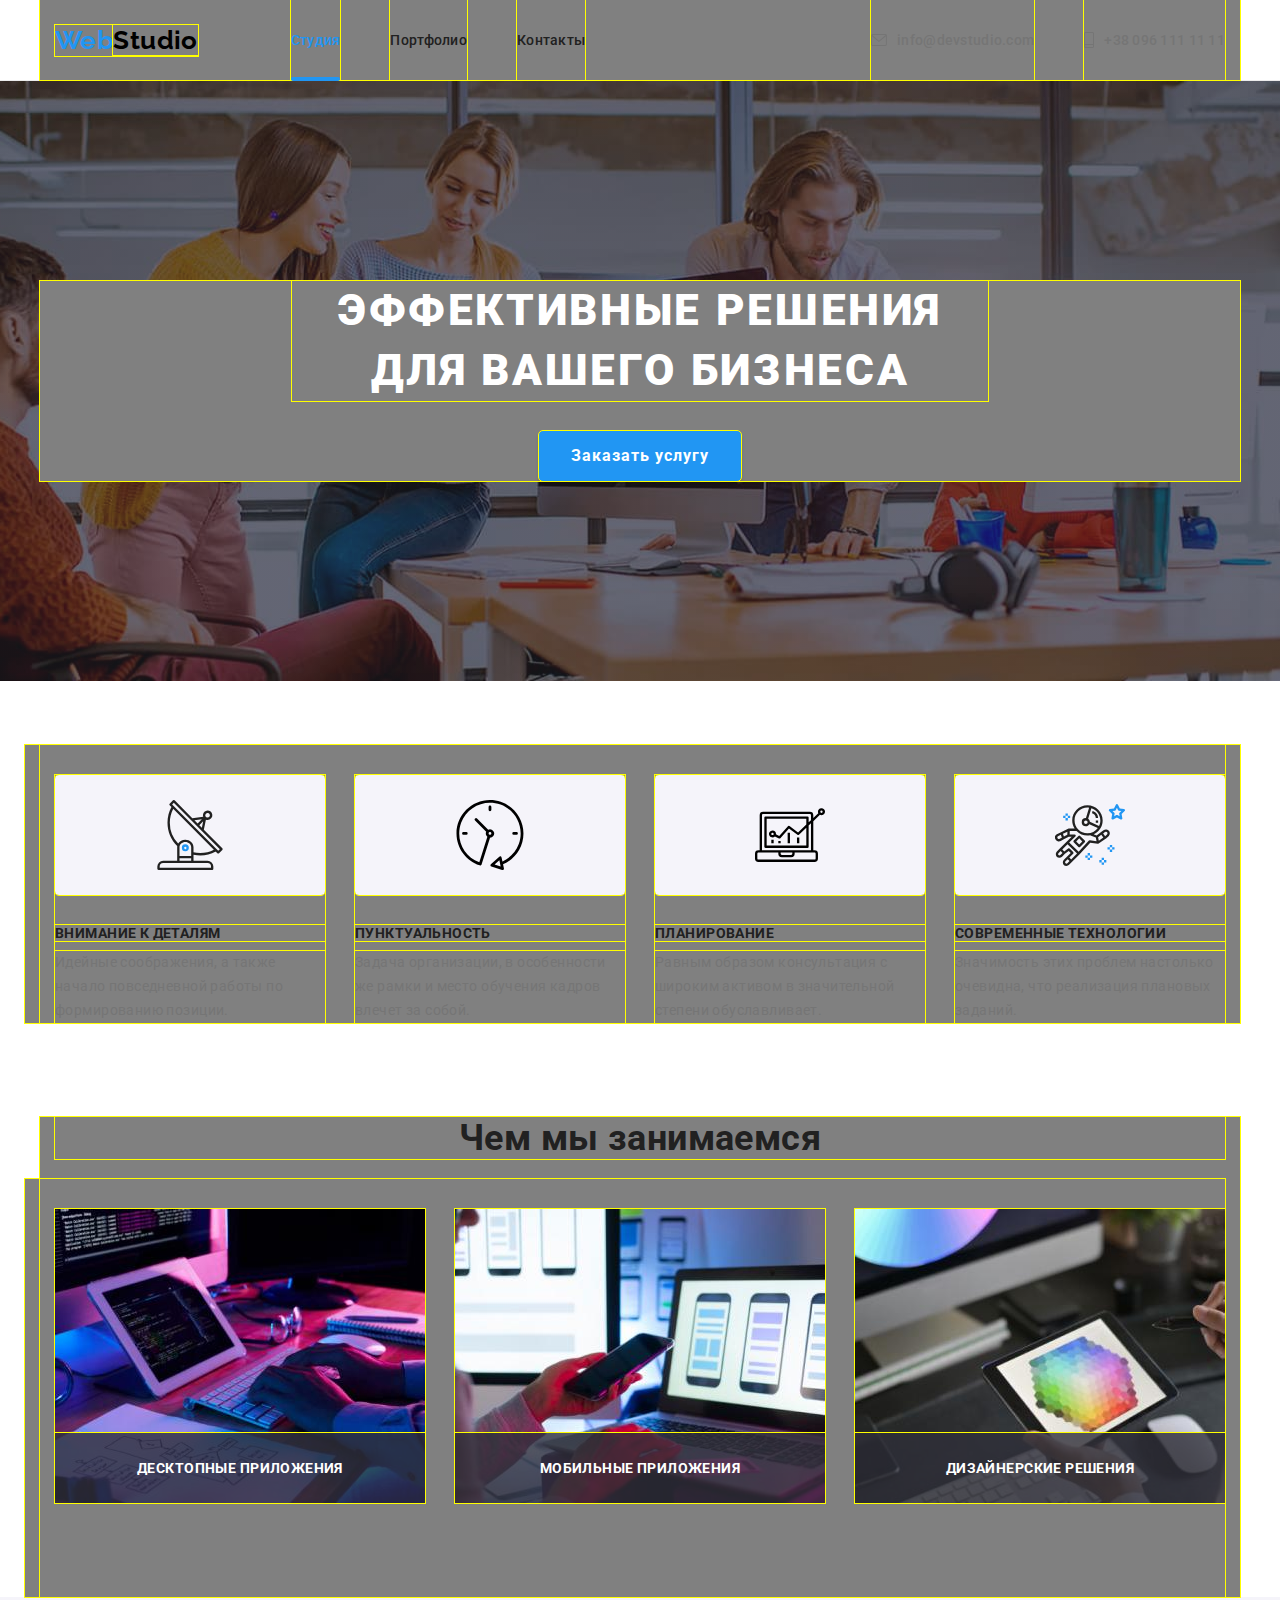
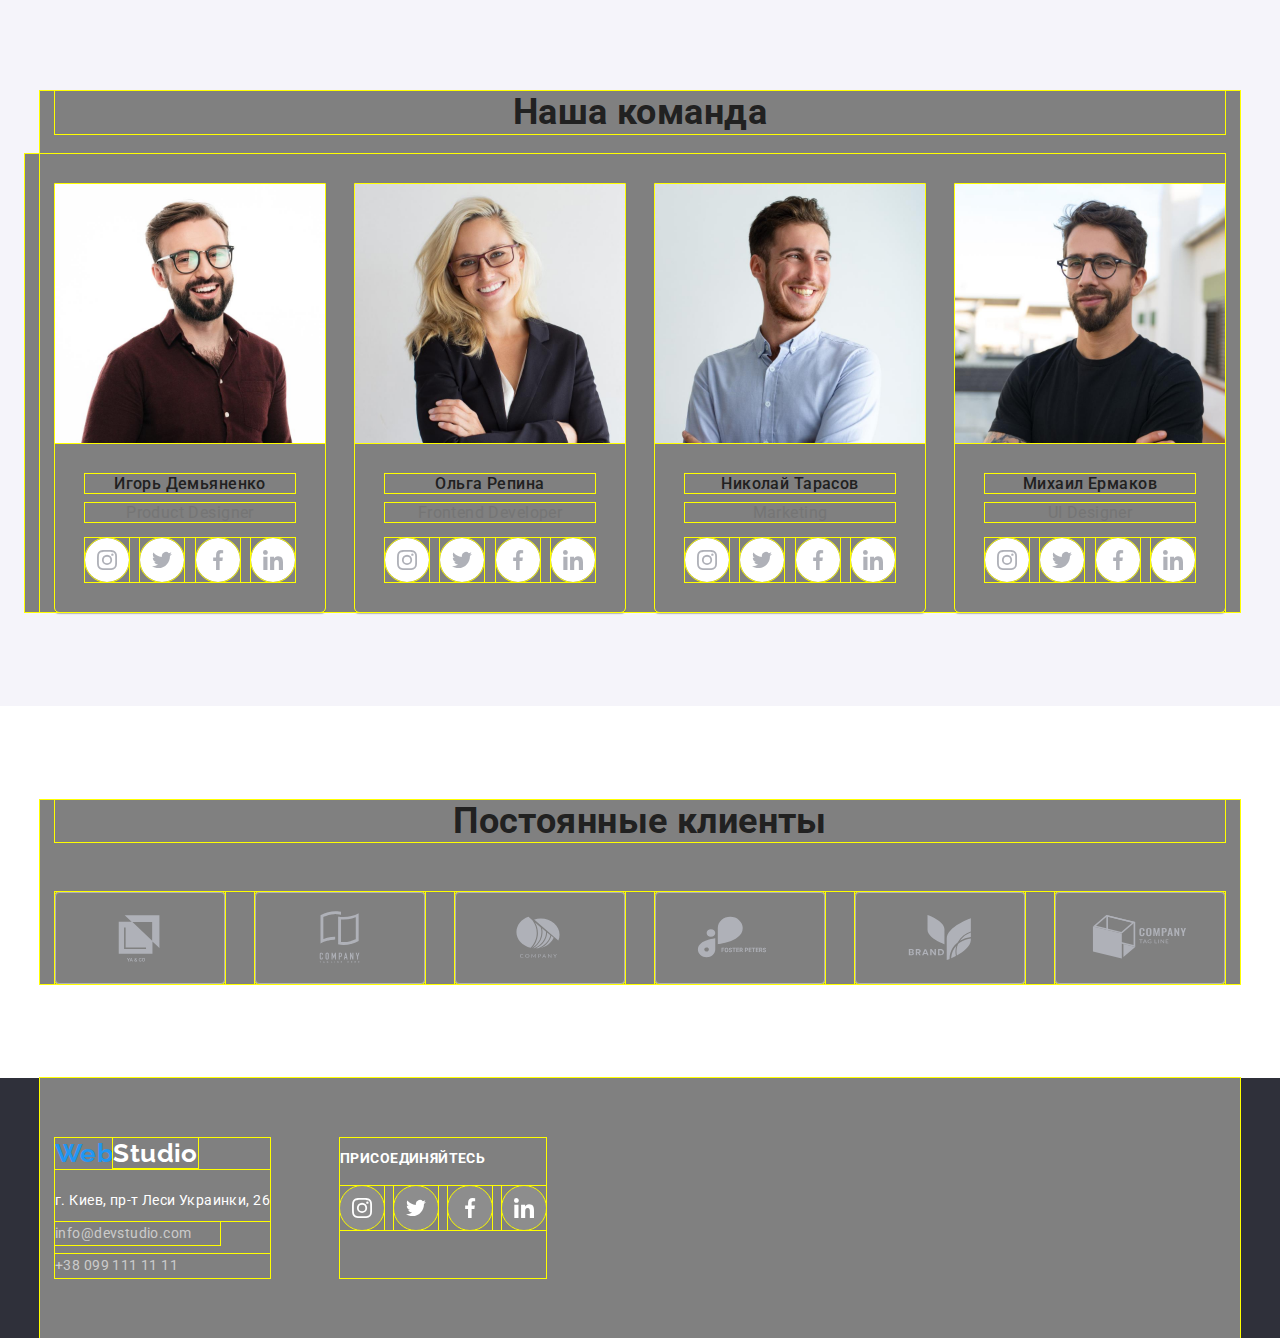
==== index.html @ aecfc942 "Add files" ====
<!DOCTYPE html>
<html lang="ru">
    <head>
    <meta charset="UTF-8">
    <meta http-equiv="X-UA-Compatible" content="IE=edge">
    <meta name="viewport" content="width=device-width, initial-scale=1.0">
    <title>Document</title>
    <link rel="preconnect" href="https://fonts.gstatic.com">
    <link href="https://fonts.googleapis.com/css2?family=Raleway:wght@700&family=Roboto:wght@400;500;700;900&display=swap"
        rel="stylesheet">
    <link rel="stylesheet" href="https://cdnjs.cloudflare.com/ajax/libs/modern-normalize/1.0.0/modern-normalize.min.css">
    <link rel="stylesheet" href="./css/styles.css">
    </head>
    <body> 
        <!-- Site header -->
        <header class="header">
            <div class="container main-nav">
                <a lang="en" href="./index.html" class="logo">Web<span class="logo-part-header">Studio</span></a>
                <nav class="nav-part">
                    <ul class="site-nav list">
                        <li class="item"><a href="./index.html" class="link current">Студия</a></li>
                        <li class="item"><a href="./portfolio.html" class="link">Портфолио</a></li>
                        <li class="item"><a href="" class="link">Контакты</a></li>                                             
                    </ul>
                </nav>
                <ul class="contacts list">
                    <li class="item"><a href="mailto:info@devstudio.com" class="header-contact link"><svg class="nav-icon envelope-icon">
                        <use href="./images/icons.svg#icon-envelope"></use>
                    </svg>info@devstudio.com</a></li>
                    <li class="item"><a href="tel:+380961111111" class="header-contact link"><svg class="nav-icon smartphone-icon">
                        <use href="./images/icons.svg#icon-smartphone"></use>
                    </svg>+38 096 111 11 11</a></li>
                </ul>
            </div>
        </header>
    <main>
        <!-- Hero -->
        <section class="hero">
            <div class="container">
                <h1 class="hero-title">Эффективные решения для вашего бизнеса</h1>
                <button type="button" class="button-hero" data-modal-open>Заказать услугу</button>
            </div>
            <div class="backdrop is-hidden" data-modal>
                <div class="modal">
                    <button class="hero-modal-close" data-modal-close><svg class="close-icon" width="11" height="11">
                            <use href="./images/icons.svg#icon-close"></use>
                        </svg></button>
                </div>
            </div>
        </section>
        <!-- Features -->
        <section class="section">
           <div class="container">
                <h2 class="section-title visually-hidden">Особенности</h2>
                <ul class="feature list">
                    <li class="item">
                        <div class="icon-bg">
                            <svg class="icon" width="70" height="70">
                                <use href="./images/icons.svg#icon-antenna"></use>
                            </svg>
                        </div>
                        <h3 class="title">Внимание к деталям</h3>
                        <p class="description">Идейные соображения, а также начало повседневной работы по формированию позиции.</p>
                    </li>
                    <li class="item">
                        <div class="icon-bg">
                            <svg class="icon" width="70" height="70">
                                <use href="./images/icons.svg#icon-clock"></use>
                            </svg>
                        </div>
                        <h3 class="title">Пунктуальность</h3>
                        <p class="description">Задача организации, в особенности же рамки и место обучения кадров влечет за собой.</p>
                    </li>
                    <li class="item">
                        <div class="icon-bg">
                            <svg class="icon" width="70" height="70">
                                <use href="./images/icons.svg#icon-diagram"></use>
                            </svg>
                        </div>
                        <h3 class="title">Планирование</h3>
                        <p class="description">Равным образом консультация с широким активом в значительной степени обуславливает.</p>
                    </li>
                    <li class="item">
                        <div class="icon-bg">
                            <svg class="icon" width="70" height="70">
                                <use href="./images/icons.svg#icon-astronaut"></use>
                            </svg>
                        </div>
                        <h3 class="title">Современные технологии</h3>
                        <p class="description">Значимость этих проблем настолько очевидна, что реализация плановых заданий.</p>
                    </li>
                </ul>
           </div>
        </section>
        <!-- Example of work -->
        <section class="section no-padding">
           <div class="container">
                <h2 class="section-title">Чем мы занимаемся</h2>
                <ul class="example list">
                    <li class="item"><img src="./images/box-1.jpg" alt="coding" width="370" height="294">
                    <p class="example-description">Десктопные приложения</p></li>
                    <li class="item"><img src="./images/box-2.jpg" alt="mobile optimization" width="370" height="294">
                    <p class="example-description">Мобильные приложения</p></li>
                    <li class="item"><img src="./images/box-3.jpg" alt="design" width="370" height="294">
                    <p class="example-description">Дизайнерские решения</p></li>
                </ul>
           </div>
        </section>
        <!-- Team -->
        <section class="section team no-padding">
            <div class="container">
                <h2 class="section-title">Наша команда</h2>
                <ul class="our-team list">
                    <li class="item">
                        <img class="img" src="./images/img-team-member-1.jpg" alt="brown-haired man with glasses" width="270" height="260">
                        <div class="team-info">
                            <h3 class="title">Игорь Демьяненко</h3>
                            <p lang="en" class="profession">Product Designer</p>
                            <ul class="team-social-links list">
                                <li class="social-link">
                                    <a class="icon-team-item link" href="">
                                        <svg class="social-icon" width="20" height="20">
                                            <use href="./images/icons.svg#icon-instagram"></use>
                                        </svg>
                                    </a>
                                </li>
                                <li class="social-link">
                                    <a class="icon-team-item link" href="">
                                        <svg class="social-icon" width="20" height="20">
                                            <use href="./images/icons.svg#icon-twitter"></use>
                                        </svg>
                                    </a>
                                </li>
                                <li class="social-link">
                                    <a class="icon-team-item link" href="">
                                        <svg class="social-icon" width="20" height="20">
                                            <use href="./images/icons.svg#icon-facebook"></use>
                                        </svg>
                                    </a>
                                </li>
                                <li class="social-link">
                                    <a class="icon-team-item link" href="">
                                        <svg class="social-icon" width="20" height="20">
                                            <use href="./images/icons.svg#icon-linkedin"></use>
                                        </svg>
                                    </a>
                                </li>
                            </ul>
                        </div>
                    </li>
                    <li class="item">
                        <img class="img" src="./images/img-team-member-2.jpg" alt="blonde woman with glasses" width="270" height="260">
                        <div class="team-info">
                            <h3 class="title">Ольга Репина</h3>
                            <p lang="en" class="profession">Frontend Developer</p>
                            <ul class="team-social-links list">
                                <li class="social-link">
                                    <a class="icon-team-item link" href="">
                                        <svg class="social-icon" width="20" height="20">
                                            <use href="./images/icons.svg#icon-instagram"></use>
                                        </svg>
                                    </a>
                                </li>
                                <li class="social-link">
                                    <a class="icon-team-item link" href="">
                                        <svg class="social-icon" width="20" height="20">
                                            <use href="./images/icons.svg#icon-twitter"></use>
                                        </svg>
                                    </a>
                                </li>
                                <li class="social-link">
                                    <a class="icon-team-item link" href="">
                                        <svg class="social-icon" width="20" height="20">
                                            <use href="./images/icons.svg#icon-facebook"></use>
                                        </svg>
                                    </a>
                                </li>
                                <li class="social-link">
                                    <a class="icon-team-item link" href="">
                                        <svg class="social-icon" width="20" height="20">
                                            <use href="./images/icons.svg#icon-linkedin"></use>
                                        </svg>
                                    </a>
                                </li>
                            </ul>
                        </div>
                    </li>
                    <li class="item">
                        <img class="img" src="./images/img-team-member-3.jpg" alt="brunette man" width="270" height="260">
                       <div class="team-info">
                            <h3 class="title">Николай Тарасов</h3>
                            <p lang="en" class="profession">Marketing</p>
                            <ul class="team-social-links list">
                                <li class="social-link">
                                    <a class="icon-team-item link" href="">
                                        <svg class="social-icon" width="20" height="20">
                                            <use href="./images/icons.svg#icon-instagram"></use>
                                        </svg>
                                    </a>
                                </li>
                                <li class="social-link">
                                    <a class="icon-team-item link" href="">
                                        <svg class="social-icon" width="20" height="20">
                                            <use href="./images/icons.svg#icon-twitter"></use>
                                        </svg>
                                    </a>
                                </li>
                                <li class="social-link">
                                    <a class="icon-team-item link" href="">
                                        <svg class="social-icon" width="20" height="20">
                                            <use href="./images/icons.svg#icon-facebook"></use>
                                        </svg>
                                    </a>
                                </li>
                                <li class="social-link">
                                    <a class="icon-team-item link" href="">
                                        <svg class="social-icon" width="20" height="20">
                                            <use href="./images/icons.svg#icon-linkedin"></use>
                                        </svg>
                                    </a>
                                </li>
                            </ul>
                       </div>
                    </li>
                    <li class="item">
                        <img class="img" src="./images/img-team-member-4.jpg" alt="brunette man with glasses" width="270" height="260">
                        <div class="team-info">
                            <h3 class="title">Михаил Ермаков</h3>
                            <p lang="en" class="profession">UI Designer</p>
                            <ul class="team-social-links list">
                                <li class="social-link">
                                    <a class="icon-team-item link" href="">
                                        <svg class="social-icon" width="20" height="20">
                                            <use href="./images/icons.svg#icon-instagram"></use>
                                        </svg>
                                    </a>
                                </li>
                                <li class="social-link">
                                    <a class="icon-team-item link" href="">
                                        <svg class="social-icon" width="20" height="20">
                                            <use href="./images/icons.svg#icon-twitter"></use>
                                        </svg>
                                    </a>
                                </li>
                                <li class="social-link">
                                    <a class="icon-team-item link" href="">
                                        <svg class="social-icon" width="20" height="20">
                                            <use href="./images/icons.svg#icon-facebook"></use>
                                        </svg>
                                    </a>
                                </li>
                                <li class="social-link">
                                    <a class="icon-team-item link" href="">
                                        <svg class="social-icon" width="20" height="20">
                                            <use href="./images/icons.svg#icon-linkedin"></use>
                                        </svg>
                                    </a>
                                </li>
                            </ul>
                        </div>
                    </li>
                </ul>
            </div>
        </section>
        <!-- Regular clients -->
        <section class="client-section section">
            <div class="container">
                <h2 class="section-title">Постоянные клиенты</h2>
                <ul class="client-list list">
                    <li class="client-item">
                        <a class="client-link" href="">
                            <svg class="client-icon" width="106" height="60">
                                <use href="./images/icons.svg#icon-client1"></use>
                            </svg>
                        </a>
                    </li>
                    <li class="client-item">
                        <a class="client-link" href="">
                            <svg class="client-icon" width="106" height="60">
                                <use href="./images/icons.svg#icon-client2"></use>
                            </svg>
                        </a>
                    </li>
                    <li class="client-item">
                        <a class="client-link" href="">
                            <svg class="client-icon" width="106" height="60">
                                <use href="./images/icons.svg#icon-client3"></use>
                            </svg>
                        </a>
                    </li>
                    <li class="client-item">
                        <a class="client-link" href="">
                            <svg class="client-icon" width="106" height="60">
                                <use href="./images/icons.svg#icon-client4"></use>
                            </svg>
                        </a>
                    </li>
                    <li class="client-item">
                        <a class="client-link" href="">
                            <svg class="client-icon" width="106" height="60">
                                <use href="./images/icons.svg#icon-client5"></use>
                            </svg>
                        </a>
                    </li>
                    <li class="client-item">
                        <a class="client-link" href="">
                            <svg class="client-icon" width="106" height="60">
                                <use href="./images/icons.svg#icon-client6"></use>
                            </svg>
                        </a>
                    </li>
                </ul>
            </div>
        </section>
    </main>
        <!-- Footer -->
        <footer class="footer">
           <div class="container footer-elements">
                <div class="footer-contact">
                    <a lang="en" href="./index.html" class="logo">Web<span class="logo-part-footer">Studio</span></a>
                    <address class="address">г. Киев, пр-т Леси Украинки, 26</address>
                    <ul class="contacts lower list">
                        <li class="item"><a href="mailto:info@devstudio.com" class="link-footer">info@devstudio.com</a></li>
                        <li class="item"><a href="tel:+380991111111" class="link-footer">+38 099 111 11 11</a></li>
                    </ul>
                </div>
                <div class="footer-social-contact">
                    <b class="welcome-text">присоединяйтесь</b>
                    <ul class="icon-footer-list list">
                        <li class="icon-footer-item">
                            <a class="icon-footer-link link" href="">
                                <svg class="social-footer-icon" width="20" height="20">
                                    <use href="./images/icons.svg#icon-instagram"></use>
                                </svg>
                            </a>
                        </li>
                        <li class="icon-footer-item">
                            <a class="icon-footer-link link" href="">
                                <svg class="social-footer-icon" width="20" height="20">
                                    <use href="./images/icons.svg#icon-twitter"></use>
                                </svg>
                            </a>
                        </li>
                        <li class="icon-footer-item">
                            <a class="icon-footer-link link" href="">
                                <svg class="social-footer-icon" width="20" height="20">
                                    <use href="./images/icons.svg#icon-facebook"></use>
                                </svg>
                            </a>
                        </li>
                        <li class="icon-footer-item">
                            <a class="icon-footer-link link" href="">
                                <svg class="social-footer-icon" width="20" height="20">
                                    <use href="./images/icons.svg#icon-linkedin"></use>
                                </svg>
                            </a>
                        </li>
                    </ul>
                </div>
           </div>
        </footer>
        <script src="./js/modal.js"></script>
    </body>
</html>
---- css/styles.css ----
/* --- VARIABLES --- */
:root {
  --accent-color: #2196f3;
  --card-set-gap: 30px;
  --timing-func: cubic-bezier(0.4, 0, 0.2, 1);
  /* --- VARIABLES TEXT COLOR --- */
  --primary-text-color: #757575;
  --title-text-color: #212121;
  --secondary-text-color: #ffffff;
  --contacts-footer-text-color: rgba(255, 255, 255, 0.6);
  --logo-part-header-color: #000000;
  /* --- ‡ VARIABLES TEXT COLOR --- */
  /* --- VARIABLES BACKGROUND COLOR --- */
  --primary-background-color: #ffffff;
  --secondary-background-color: #2f303a;
  --third-background-color: #f5f4fa;
  --button-hero-accent-background-color: #188ce8;
  --icons-bacground-footer: rgba(255, 255, 255, 0.1);
  /* --- ‡ VARIABLES BACKGROUND COLOR --- */
  /* --- VARIABLES  SHADOW --- */
  --shadow-team-card: 0px 1px 3px rgba(0, 0, 0, 0.12),
    0px 1px 1px rgba(0, 0, 0, 0.14), 0px 2px 1px rgba(0, 0, 0, 0.2);
  --shadow-button-accent: 0px 3px 1px rgba(0, 0, 0, 0.1),
    0px 1px 2px rgba(0, 0, 0, 0.08), 0px 2px 2px rgba(0, 0, 0, 0.12);
  --shadow-hero-button: rgba(0, 0, 0, 0.15);
  --shadow-portfolio-item: 0px 1px 1px rgba(0, 0, 0, 0.12),
    0px 4px 4px rgba(0, 0, 0, 0.06), 1px 4px 6px rgba(0, 0, 0, 0.16);
  /* --- ‡ VARIABLES  SHADOW --- */
  /* --- VARIABLES  BORDER --- */
  --border-bottom-color: #ececec;
  --icons-border-color: #afb1b8;
  --portfolio-description-border: #eeeeee;
  /* --- ‡ VARIABLES  BORDER --- */
}
/* --- ‡ VARIABLES --- */

/* Visual monitoring */
h1,
h2,
h3,
p,
a,
button,
ul,
li,
div,
span {
  outline: 1px solid yellow;
  background-color: grey;
}

/* --- GLOBAL --- */
/* Page background and text color */
body {
  background-color: var(--primary-background-color);
  color: var(--primary-text-color);
  font-family: Roboto, sans-serif;
  font-size: 14px;
  line-height: 1.71;
  letter-spacing: 0.03em;
}
h1,
h2,
h3,
h4,
h5,
h6,
p,
button,
ul,
ol,
li {
  margin-top: 0;
  margin-bottom: 0;
}

ul {
  padding-left: 0;
}

a,
b {
  display: block;
}
img,
svg {
  display: block;
  max-width: 100%;
  height: auto;
}
/* --- ‡ GLOBAL --- */

/* List options */
.list {
  list-style: none;
  margin: 0;
  padding: 0;
}

/* Site logo */
.logo {
  margin-right: 93px;

  color: var(--accent-color);
  font-family: Raleway, sans-serif;
  font-weight: 700;
  font-size: 26px;
  line-height: 1.19;
  text-decoration: none;
}
.logo-part-header {
  color: var(--logo-part-header-color);
}
.logo-part-footer {
  color: var(--secondary-text-color);
}
/* Container position */
.container {
  width: 1200px;
  margin-left: auto;
  margin-right: auto;
  padding-left: 15px;
  padding-right: 15px;
}

/* --- HEADER --- */
.header {
  border-bottom: 1px solid var(--border-bottom-color);
}
/* Main-nav */
.main-nav {
  display: flex;
  align-items: center;
  line-height: 1.17;
}
/* Site nav */
.site-nav {
  display: flex;
  align-items: center;
}
.site-nav .item:not(:last-child),
.contacts .item:not(:last-child) {
  margin-right: 50px;
}
.site-nav .link {
  display: block;
  padding-top: 32px;
  padding-bottom: 32px;

  color: var(--title-text-color);
  font-weight: 500;
  letter-spacing: 0.02em;
  text-decoration: none;
  transition: color 250ms var(--timing-func);
}
.site-nav .link:hover,
.site-nav .link:focus {
  color: var(--accent-color);
}
.site-nav .link.current {
  position: relative;
  color: var(--accent-color);
}
.link.current:after {
  content: '';
  position: absolute;
  width: 100%;
  height: 4px;
  left: 0;
  bottom: -1px;

  background: var(--accent-color);
  border-radius: 2px;
}

/* Site contacts */
.main-nav .contacts {
  display: flex;
  margin-left: auto;
  align-items: center;
}
.header-contact {
  display: flex;
  align-items: center;
}
.nav-icon {
  display: block;
  fill: currentColor;
  margin-right: 10px;
  transition: fill 250ms var(--timing-func);
}

.smartphone-icon {
  width: 10px;
  height: 16px;
}

.envelope-icon {
  width: 16px;
  height: 12px;
}

.nav-icon:hover {
  fill: var(--accent-color);
}
.contacts .link {
  padding-top: 32px;
  padding-bottom: 32px;
  color: var(--primary-text-color);
  font-weight: 500;
  letter-spacing: 0.02em;
  text-decoration: none;
  transition: color 250ms var(--timing-func);
}
.contacts .link:hover,
.contacts .link:focus {
  color: var(--accent-color);
}
/* Site hero */
.hero {
  text-align: center;
  max-width: 1600px;
  margin-left: auto;
  margin-right: auto;
  background-image: linear-gradient(
      to right,
      rgba(47, 48, 58, 0.4),
      rgba(47, 48, 58, 0.4)
    ),
    url('../images/background.jpg');
  background-repeat: no-repeat;
  background-size: cover;
  background-position: center;
  background-color: var(--secondary-background-color);
  padding-top: 200px;
  padding-bottom: 200px;
}
.hero-title {
  margin-top: 0;
  margin-right: auto;
  margin-bottom: var(--card-set-gap);
  margin-left: auto;
  width: 696px;

  color: var(--secondary-text-color);
  font-weight: 900;
  font-size: 44px;
  line-height: 1.36;
  letter-spacing: 0.06em;
  text-transform: uppercase;
}
/* Hero modal window */
.is-hidden {
  visibility: hidden;
  opacity: 0;
  pointer-events: none;
}
.backdrop {
  position: fixed;
  top: 0;
  left: 0;
  width: 100%;
  height: 100%;
  z-index: 100;
  background-color: rgba(0, 0, 0, 0.2);
  transition: opacity 250ms var(--timing-func),
    visibility 250ms var(--timing-func);
}
.modal {
  display: block;
  position: relative;
  width: 528px;
  height: 581px;
  left: 50%;
  top: 50%;
  transform: translate(-50%, -50%);

  background: var(--primary-background-color);
  box-shadow: 0px 1px 3px rgba(0, 0, 0, 0.12), 0px 1px 1px rgba(0, 0, 0, 0.14),
    0px 2px 1px rgba(0, 0, 0, 0.2);
  border-radius: 4px;
}
.hero-modal-close {
  background: var(--primary-background-color);
  position: absolute;
  top: 8px;
  right: 8px;
  width: 30px;
  height: 30px;
  border-radius: 50%;

  border: 1px solid rgba(0, 0, 0, 0.1);

  cursor: pointer;
}
.close-icon {
  position: absolute;
  top: 50%;
  left: 50%;
  transform: translate(-50%, -50%);
}
/* Overlay */
/*
.overlay {
   max-width: 1600px;
  min-height: 600px;
  margin-left: auto;
  margin-right: auto;
  background-image: linear-gradient(
      to right,
      rgba(47, 48, 58, 0.4),
      rgba(47, 48, 58, 0.4)
    ),
    url('../images/background.jpg');
  background-repeat: no-repeat;
  background-size: cover;
  background-position: center;
  background-color: var(--secondary-background-color); 
} */
/* Site sections */
.section {
  padding: 94px 0;
}
.section.no-padding {
  padding-top: 0;
  padding-bottom: 0;
}
.section-title {
  margin-bottom: 50px;
  color: var(--title-text-color);
  font-size: 36px;
  line-height: 1.17;
  text-align: center;
}
/* Features */
.icon-bg {
  background: var(--third-background-color);
  border-radius: 4px;

  width: 270px;
  padding: 25px 100px;
  margin-bottom: var(--card-set-gap);
}
.feature .title {
  margin-bottom: 10px;
  font-size: 14px;

  color: var(--title-text-color);
  line-height: 1.17;
  text-transform: uppercase;
}
.feature > .description {
  margin: 0;
}
.visually-hidden {
  position: absolute;
  width: 1px;
  height: 1px;
  margin: -1px;
  border: 0;
  padding: 0;

  white-space: nowrap;
  clip-path: inset(100%);
  clip: rect(0 0 0 0);
  overflow: hidden;
}
.feature.list {
  display: flex;
  flex-wrap: wrap;
  margin-top: calc(-1 * var(--card-set-gap));
  margin-left: calc(-1 * var(--card-set-gap));
}
.feature .item {
  flex-basis: calc(100% / 4 - var(--card-set-gap));
  margin-top: var(--card-set-gap);
  margin-left: var(--card-set-gap);
}
/* Example of work */
.example.list {
  display: flex;
  flex-wrap: wrap;
  margin-top: calc(-1 * var(--card-set-gap));
  margin-left: calc(-1 * var(--card-set-gap));
}
.example .item {
  flex-basis: calc(100% / 3 - var(--card-set-gap));
  margin-top: var(--card-set-gap);
  margin-left: var(--card-set-gap);
  position: relative;
  margin-bottom: 94px;
}

.example-description {
  font-weight: 700;
  font-size: 14px;
  line-height: 1.15;
  text-align: center;
  letter-spacing: 0.03em;
  text-transform: uppercase;

  color: var(--secondary-text-color);
  background-color: rgba(47, 48, 58, 0.8);

  position: absolute;
  width: 100%;
  bottom: 0;
  margin: 0;
  padding: 27px 82px;
}

/* Team */
.team {
  background-color: var(--third-background-color);
}
.our-team {
  display: flex;
  flex-wrap: wrap;
  margin-top: calc(-1 * var(--card-set-gap));
  margin-left: calc(-1 * var(--card-set-gap));
}
.our-team .item {
  flex-basis: calc(100% / 4 - var(--card-set-gap));
  margin-top: var(--card-set-gap);
  margin-left: var(--card-set-gap);
  background-color: var(--primary-background-color);
  box-shadow: var(--shadow-team-card);
  border-radius: 0px 0px 4px 4px;
  overflow: hidden;
}
.section.team {
  padding-top: 94px;
  padding-bottom: 94px;
  margin-bottom: 0;
}
.team-info {
  text-align: center;
  padding: var(--card-set-gap);
}
.our-team .title {
  margin-top: 0;
  margin-bottom: 10px;

  color: var(--title-text-color);
  font-weight: 500;
  font-size: 16px;
  line-height: 1.19;
  text-align: center;
}
.our-team .profession {
  margin-bottom: 16px;

  font-size: 16px;
  line-height: 1.19;
  text-align: center;
}
.icon-team-item,
.icon-footer-link {
  display: flex;
  justify-content: center;
  align-items: center;
  width: 44px;
  height: 44px;
  border-radius: 50% 50%;
}
.team-social-links {
  display: flex;
  justify-content: space-between;
}

.icon-team-item {
  background-color: var(--primary-background-color);
  transition: background-color 250ms var(--timing-func);
}

.icon-team-item:hover,
.icon-team-item:focus {
  background-color: var(--accent-color);
}

.social-icon {
  fill: var(--icons-border-color);
  transition: fill 250ms var(--timing-func);
}

.icon-team-item:hover .social-icon,
.icon-team-item:focus .social-icon {
  fill: var(--primary-background-color);
}

/* Button */
.button-hero {
  padding: 10px 32px;
  border-radius: 4px;
  border: none;

  color: var(--secondary-text-color);
  background-color: var(--accent-color);
  font-weight: 700;
  font-size: 16px;
  line-height: 1.88;
  letter-spacing: 0.06em;
  text-decoration: none;
  box-shadow: 0px 4px 4px var(--shadow-hero-button);

  cursor: pointer;

  transition: background-color 250ms var(--timing-func);
}
.button-hero:hover,
.button-hero:focus {
  background-color: var(--button-hero-accent-background-color);
}
.buttons {
  display: flex;
  justify-content: center;
  margin-bottom: 50px;
}
.button {
  padding: 6px 22px;
  border-radius: 4px;
  border: none;

  color: var(--title-text-color);
  background-color: var(--third-background-color);
  font-weight: 500;
  font-size: 16px;
  line-height: 1.62;
  text-decoration: none;
  cursor: pointer;

  transition: color 250ms var(--timing-func),
    background-color 250ms var(--timing-func),
    box-shadow 250ms var(--timing-func);
}
.button:hover,
.button:focus {
  color: var(--secondary-text-color);
  background-color: var(--accent-color);
  box-shadow: var(--shadow-button-accent);
}
.buttons .item + .item {
  margin-left: 8px;
}
/* Regular clients */
.client-title {
  margin-bottom: 50px;
}

.client-list {
  display: flex;
}

.client-item:not(:last-child) {
  margin-right: var(--card-set-gap);
}

.client-link {
  display: flex;
  justify-content: center;
  align-items: center;
  width: 170px;
  height: 92px;
  border: 1px solid var(--icons-border-color);
  box-sizing: border-box;
  border-radius: 4px;
  transition: border-color 250ms var(--timing-func);
}

.client-link:hover,
.client-link:focus {
  border-color: var(--accent-color);
}

.client-icon {
  fill: var(--icons-border-color);
  transition: fill 250ms var(--timing-func);
}

.client-link:hover .client-icon,
.client-link:focus .client-icon {
  fill: var(--accent-color);
}
/* Portfolio */
.section.portfolio-all {
  padding-top: 73px;
  padding-bottom: 115px;
}
.portfolio .title {
  margin-top: 0;
  margin-bottom: 4px;

  color: var(--title-text-color);
  font-size: 18px;
  line-height: 2;
  letter-spacing: 0.06em;
}
.portfolio {
  display: flex;
  flex-wrap: wrap;
  margin-top: calc(-1 * var(--card-set-gap));
  margin-left: calc(-1 * var(--card-set-gap));
}
.portfolio.list .item {
  flex-basis: calc(100% / 3 - var(--card-set-gap));
  margin-top: var(--card-set-gap);
  margin-left: var(--card-set-gap);
  overflow: hidden;
  transition: box-shadow 250ms var(--timing-func);
}

.portfolio .item:hover,
.portfolio .item:focus {
  box-shadow: var(--shadow-portfolio-item);
}

.portfolio .link {
  text-decoration: none;
}
.card-main {
  position: relative;
  overflow: hidden;
}

.portfolio-about {
  position: absolute;
  top: 0;
  left: 0;
  overflow: auto;

  transform: translatey(100%);
  transition: transform 250ms var(--timing-func);

  margin: 0;
  padding: 63px 24px;
  width: 100%;
  height: 100%;
  background-color: rgba(33, 150, 243, 0.9);

  font-size: 18px;
  line-height: 1.56;
  letter-spacing: 0.03em;
  color: var(--secondary-text-color);
}
.portfolio .link:hover .portfolio-about,
.portfolio .link:focus .portfolio-about {
  transform: translatey(0);
}

.portfolio .description {
  padding: 20px 24px;
  border: 1px solid var(--portfolio-description-border);
  border-top: none;
}
.portfolio .work-type {
  margin: 0;

  color: var(--primary-text-color);
  font-size: 16px;
  line-height: 1.87;
}

/* Footer */
.footer {
  background-color: var(--secondary-background-color);
}
.footer-elements {
  display: flex;
  padding-top: 60px;
  padding-right: auto;
  padding-bottom: 60px;
  padding-left: auto;
}
.footer-contact {
  margin-right: 70px;
}
.footer .logo {
  display: block;
  margin-right: 0;
  margin-bottom: 20px;
}
.footer .address {
  display: block;
  margin-bottom: 9px;

  color: var(--secondary-text-color);
  font-style: normal;
}
.contacts.lower > .item:first-child {
  margin-bottom: 9px;
}
.contacts.lower > .item:last-child {
  margin-left: 0;
}
.contacts .link-footer {
  color: var(--contacts-footer-text-color);

  text-decoration: none;

  transition: color 250ms var(--timing-func);
}
.contacts .link-footer:hover,
.contacts .link-footer:focus {
  color: var(--accent-color);
}
.welcome-text {
  font-weight: 700;
  font-size: 14px;
  line-height: 16px;
  letter-spacing: 0.03em;
  text-transform: uppercase;

  color: var(--secondary-text-color);
  margin-top: 12px;
  margin-bottom: 20px;
}

.icon-footer-list {
  display: flex;
}

.icon-footer-item:not(:last-child) {
  margin-right: 10px;
}

.icon-footer-link {
  background-color: var(--icons-bacground-footer);
  transition: background-color 250ms var(--timing-func);
}

.icon-footer-link:hover,
.icon-footer-link:focus {
  background-color: var(--accent-color);
}

.social-footer-icon {
  fill: var(--primary-background-color);
}
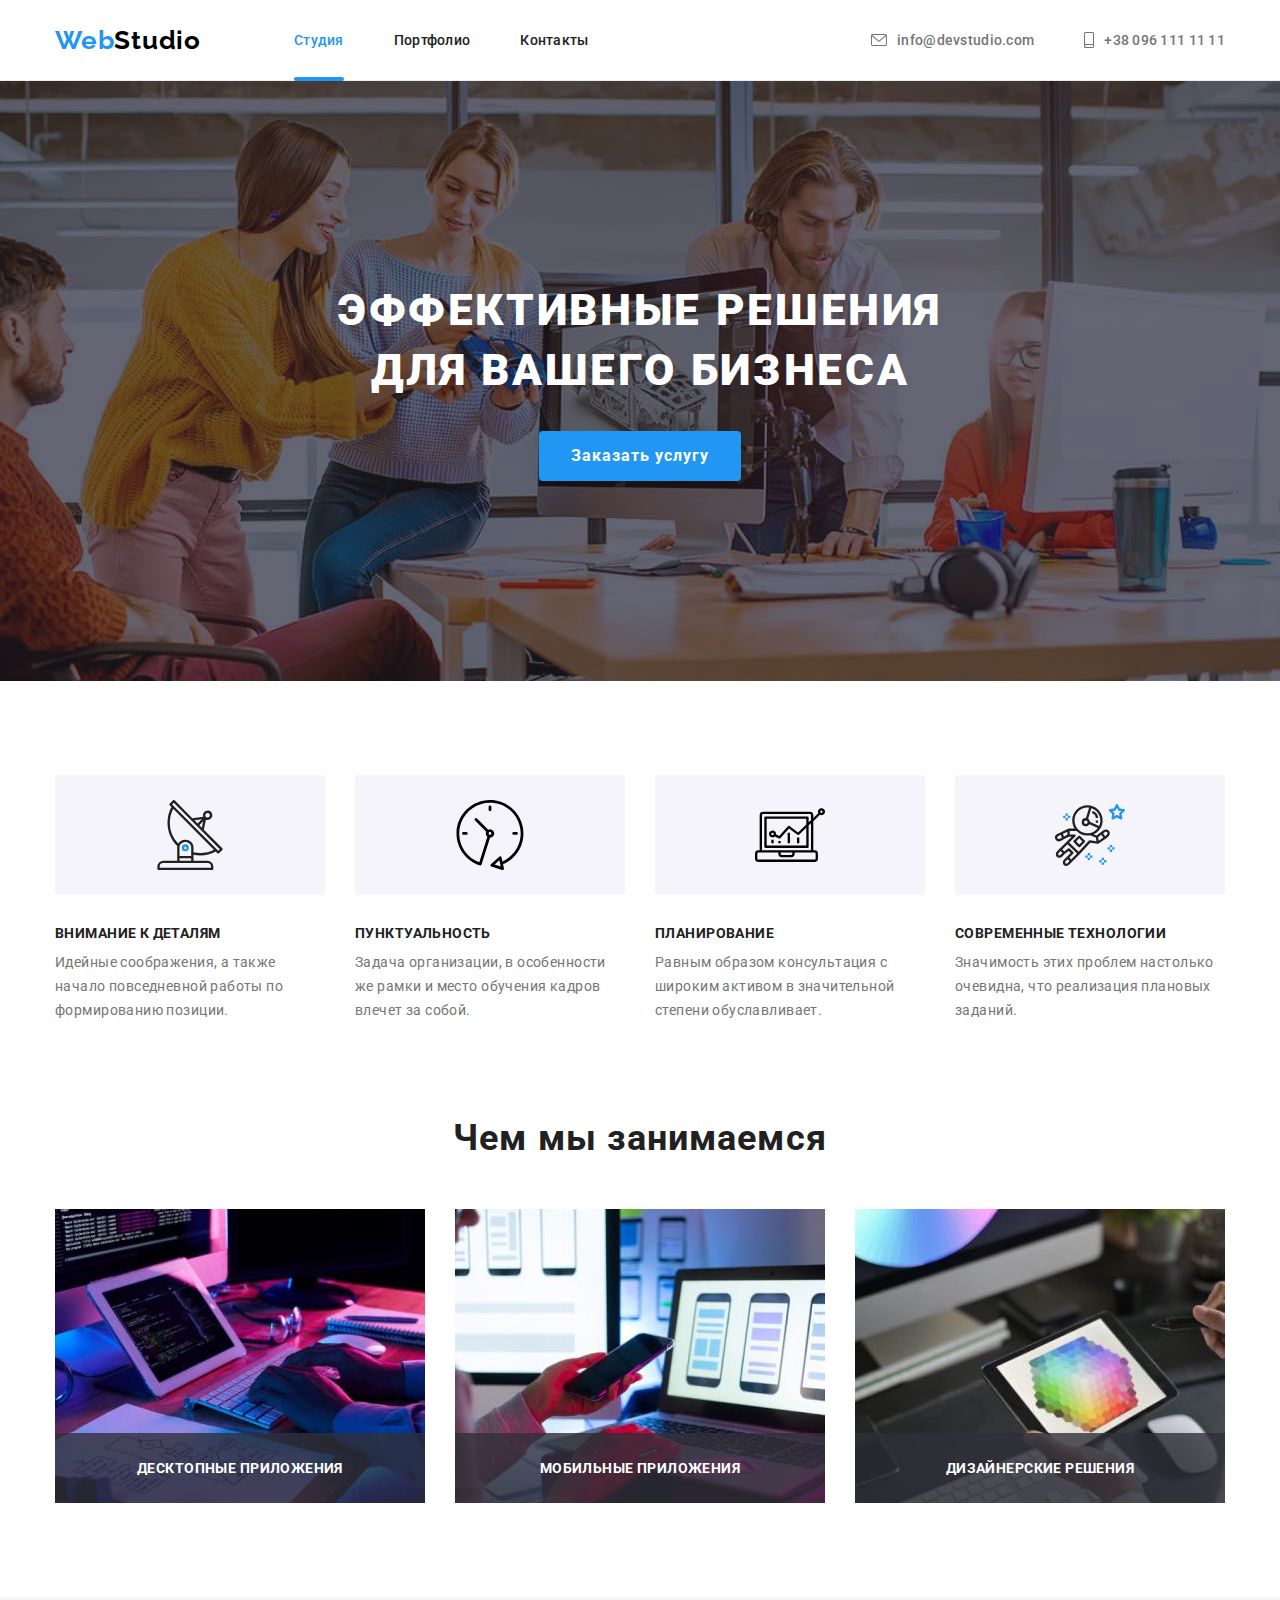
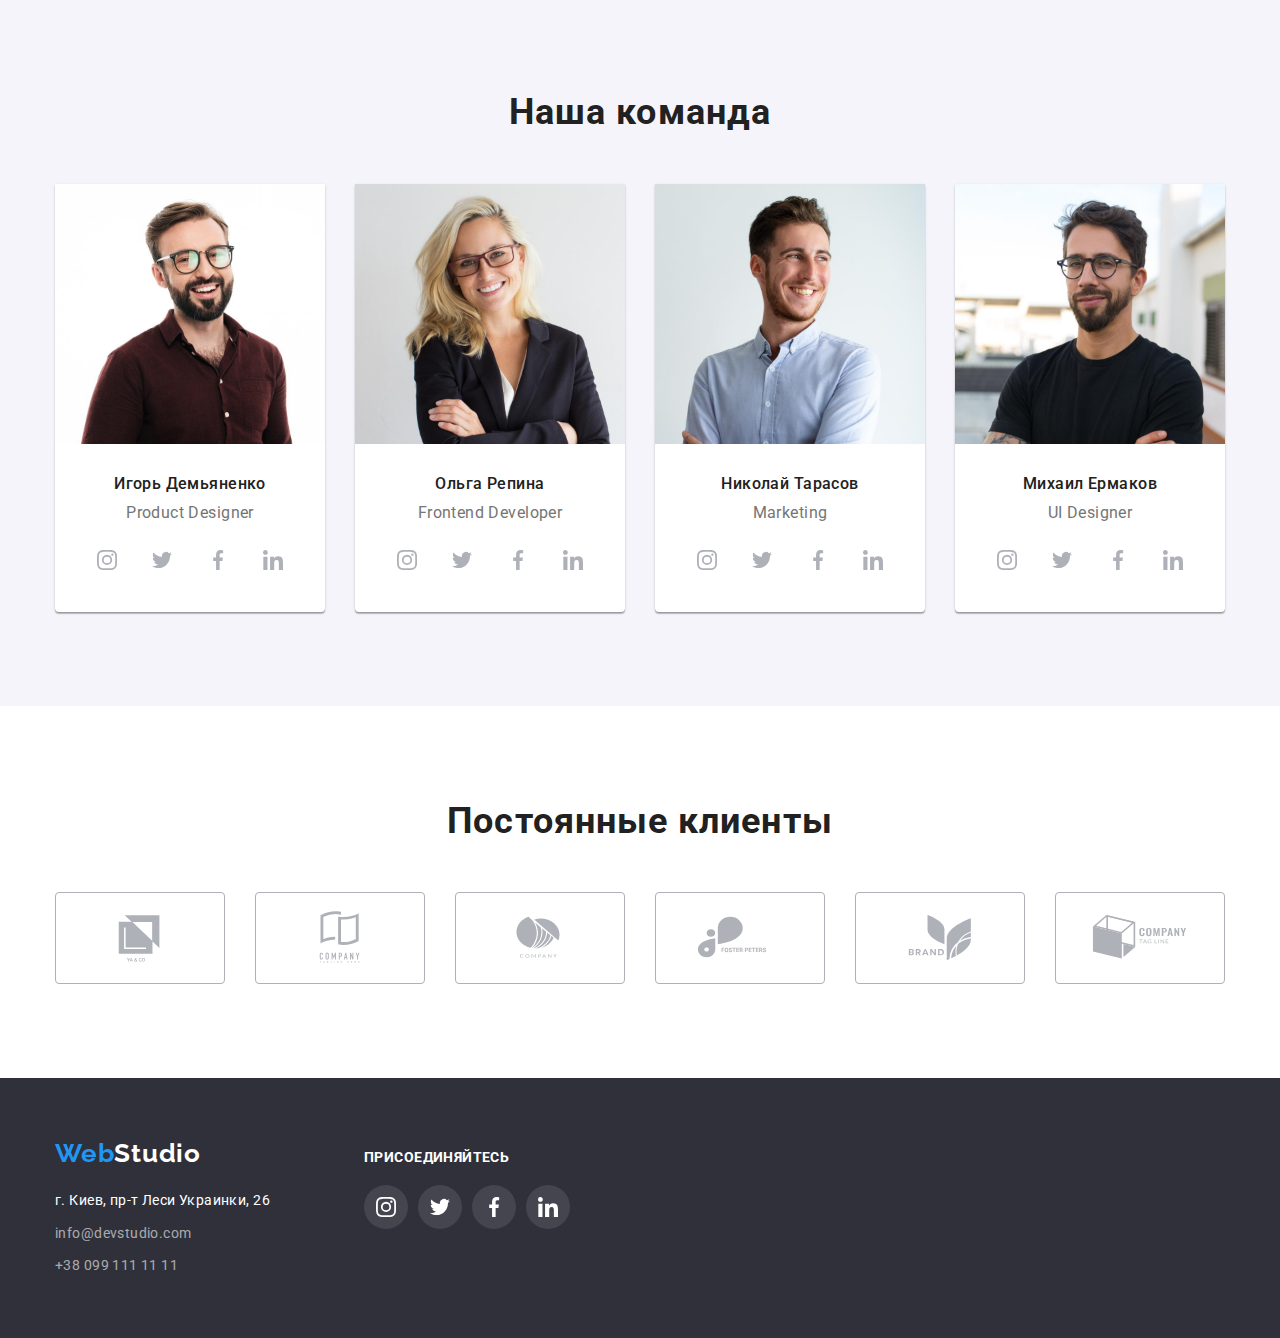
==== commit 66eda7d9: "Edit class names & comments" ====
--- a/index.html
+++ b/index.html
@@ -12,7 +12,7 @@
     <link rel="stylesheet" href="./css/styles.css">
     </head>
     <body> 
-        <!-- Site header -->
+        <!-- HEADER -->
         <header class="header">
             <div class="container main-nav">
                 <a lang="en" href="./index.html" class="logo">Web<span class="logo-part-header">Studio</span></a>
@@ -24,17 +24,18 @@
                     </ul>
                 </nav>
                 <ul class="contacts list">
-                    <li class="item"><a href="mailto:info@devstudio.com" class="header-contact link"><svg class="nav-icon envelope-icon">
+                    <li class="item"><a href="mailto:info@devstudio.com" class="header-contact link"><svg class="nav-icon envelope-icon" width="16" height="12">
                         <use href="./images/icons.svg#icon-envelope"></use>
                     </svg>info@devstudio.com</a></li>
-                    <li class="item"><a href="tel:+380961111111" class="header-contact link"><svg class="nav-icon smartphone-icon">
+                    <li class="item"><a href="tel:+380961111111" class="header-contact link"><svg class="nav-icon smartphone-icon" width="10" height="16">
                         <use href="./images/icons.svg#icon-smartphone"></use>
                     </svg>+38 096 111 11 11</a></li>
                 </ul>
             </div>
         </header>
+        <!-- ‡ HEADER -->
     <main>
-        <!-- Hero -->
+        <!-- HERO -->
         <section class="hero">
             <div class="container">
                 <h1 class="hero-title">Эффективные решения для вашего бизнеса</h1>
@@ -48,13 +49,14 @@
                 </div>
             </div>
         </section>
-        <!-- Features -->
+        <!-- ‡ HERO -->
+        <!-- FEATURES -->
         <section class="section">
            <div class="container">
                 <h2 class="section-title visually-hidden">Особенности</h2>
                 <ul class="feature list">
                     <li class="item">
-                        <div class="icon-bg">
+                        <div class="feature-icon">
                             <svg class="icon" width="70" height="70">
                                 <use href="./images/icons.svg#icon-antenna"></use>
                             </svg>
@@ -63,7 +65,7 @@
                         <p class="description">Идейные соображения, а также начало повседневной работы по формированию позиции.</p>
                     </li>
                     <li class="item">
-                        <div class="icon-bg">
+                        <div class="feature-icon">
                             <svg class="icon" width="70" height="70">
                                 <use href="./images/icons.svg#icon-clock"></use>
                             </svg>
@@ -72,7 +74,7 @@
                         <p class="description">Задача организации, в особенности же рамки и место обучения кадров влечет за собой.</p>
                     </li>
                     <li class="item">
-                        <div class="icon-bg">
+                        <div class="feature-icon">
                             <svg class="icon" width="70" height="70">
                                 <use href="./images/icons.svg#icon-diagram"></use>
                             </svg>
@@ -81,7 +83,7 @@
                         <p class="description">Равным образом консультация с широким активом в значительной степени обуславливает.</p>
                     </li>
                     <li class="item">
-                        <div class="icon-bg">
+                        <div class="feature-icon">
                             <svg class="icon" width="70" height="70">
                                 <use href="./images/icons.svg#icon-astronaut"></use>
                             </svg>
@@ -92,7 +94,8 @@
                 </ul>
            </div>
         </section>
-        <!-- Example of work -->
+        <!-- ‡ FEATURES -->
+        <!-- EXAMPLE OF WORK -->
         <section class="section no-padding">
            <div class="container">
                 <h2 class="section-title">Чем мы занимаемся</h2>
@@ -106,7 +109,8 @@
                 </ul>
            </div>
         </section>
-        <!-- Team -->
+        <!-- ‡ EXAMPLE OF WORK -->
+        <!-- TEAM -->
         <section class="section team no-padding">
             <div class="container">
                 <h2 class="section-title">Наша команда</h2>
@@ -262,7 +266,8 @@
                 </ul>
             </div>
         </section>
-        <!-- Regular clients -->
+        <!-- ‡ TEAM -->
+        <!-- REGULAR CLIENTS -->
         <section class="client-section section">
             <div class="container">
                 <h2 class="section-title">Постоянные клиенты</h2>
@@ -312,8 +317,9 @@
                 </ul>
             </div>
         </section>
+        <!-- ‡ REGULAR CLIENTS -->
     </main>
-        <!-- Footer -->
+        <!-- FOOTER -->
         <footer class="footer">
            <div class="container footer-elements">
                 <div class="footer-contact">
@@ -360,5 +366,6 @@
            </div>
         </footer>
         <script src="./js/modal.js"></script>
+        <!-- ‡ FOOTER -->
     </body>
 </html>--- a/css/styles.css
+++ b/css/styles.css
@@ -1,23 +1,23 @@
-/* --- VARIABLES --- */
+/* -- VARIABLES -- */
 :root {
   --accent-color: #2196f3;
   --card-set-gap: 30px;
   --timing-func: cubic-bezier(0.4, 0, 0.2, 1);
-  /* --- VARIABLES TEXT COLOR --- */
+  /* -- VARIABLES TEXT COLOR -- */
   --primary-text-color: #757575;
   --title-text-color: #212121;
   --secondary-text-color: #ffffff;
   --contacts-footer-text-color: rgba(255, 255, 255, 0.6);
   --logo-part-header-color: #000000;
-  /* --- ‡ VARIABLES TEXT COLOR --- */
-  /* --- VARIABLES BACKGROUND COLOR --- */
+  /* -- ‡ VARIABLES TEXT COLOR -- */
+  /* -- VARIABLES BACKGROUND COLOR -- */
   --primary-background-color: #ffffff;
   --secondary-background-color: #2f303a;
   --third-background-color: #f5f4fa;
   --button-hero-accent-background-color: #188ce8;
   --icons-bacground-footer: rgba(255, 255, 255, 0.1);
-  /* --- ‡ VARIABLES BACKGROUND COLOR --- */
-  /* --- VARIABLES  SHADOW --- */
+  /* -- ‡ VARIABLES BACKGROUND COLOR -- */
+  /* -- VARIABLES  SHADOW -- */
   --shadow-team-card: 0px 1px 3px rgba(0, 0, 0, 0.12),
     0px 1px 1px rgba(0, 0, 0, 0.14), 0px 2px 1px rgba(0, 0, 0, 0.2);
   --shadow-button-accent: 0px 3px 1px rgba(0, 0, 0, 0.1),
@@ -25,32 +25,43 @@
   --shadow-hero-button: rgba(0, 0, 0, 0.15);
   --shadow-portfolio-item: 0px 1px 1px rgba(0, 0, 0, 0.12),
     0px 4px 4px rgba(0, 0, 0, 0.06), 1px 4px 6px rgba(0, 0, 0, 0.16);
-  /* --- ‡ VARIABLES  SHADOW --- */
-  /* --- VARIABLES  BORDER --- */
+  /* -- ‡ VARIABLES  SHADOW -- */
+  /* -- VARIABLES  BORDER -- */
   --border-bottom-color: #ececec;
   --icons-border-color: #afb1b8;
   --portfolio-description-border: #eeeeee;
-  /* --- ‡ VARIABLES  BORDER --- */
-}
-/* --- ‡ VARIABLES --- */
-
-/* Visual monitoring */
+  /* -- ‡ VARIABLES  BORDER -- */
+}
+/* -- ‡ VARIABLES -- */
+/* -- TEST BORDERS -- */
+/* 
 h1,
 h2,
 h3,
-p,
+p {
+  outline: 1px solid yellow;
+  background-color: grey;
+}
 a,
-button,
-ul,
-li,
+button {
+  outline: 1px solid aquamarine;
+  background-color: grey;
+}
+ul {
+  outline: 1px solid green;
+  background-color: grey;
+}
+li {
+  outline: 1px solid greenyellow;
+  background-color: grey;
+}
 div,
 span {
-  outline: 1px solid yellow;
+  outline: 1px solid red;
   background-color: grey;
-}
-
-/* --- GLOBAL --- */
-/* Page background and text color */
+} */
+/* -- ‡ TEST BORDERS -- */
+/* -- GLOBAL -- */
 body {
   background-color: var(--primary-background-color);
   color: var(--primary-text-color);
@@ -73,40 +84,84 @@
   margin-top: 0;
   margin-bottom: 0;
 }
-
 ul {
   padding-left: 0;
 }
-
 a,
 b {
   display: block;
 }
-img,
-svg {
+img {
   display: block;
   max-width: 100%;
   height: auto;
 }
-/* --- ‡ GLOBAL --- */
-
-/* List options */
+svg {
+  display: block;
+}
 .list {
   list-style: none;
-  margin: 0;
+}
+.link,
+.link-footer {
+  text-decoration: none;
+  color: inherit;
+}
+.container {
+  width: 1200px;
+  padding: 0 15px;
+  margin: 0 auto;
+}
+.section {
+  padding: 94px 0;
+}
+.section.no-padding {
+  padding-top: 0;
+  padding-bottom: 0;
+}
+.section-title {
+  margin-bottom: 50px;
+  color: var(--title-text-color);
+  font-size: 36px;
+  line-height: 1.17;
+  letter-spacing: 0.03em;
+  text-align: center;
+}
+.visually-hidden {
+  position: absolute;
+  width: 1px;
+  height: 1px;
+  margin: -1px;
+  border: 0;
   padding: 0;
-}
-
-/* Site logo */
+
+  white-space: nowrap;
+  clip-path: inset(100%);
+  clip: rect(0 0 0 0);
+  overflow: hidden;
+}
+.icon-team-item,
+.icon-footer-link {
+  display: flex;
+  justify-content: center;
+  align-items: center;
+  flex-wrap: wrap;
+  width: 44px;
+  height: 44px;
+  border-radius: 50% 50%;
+}
+/* -- ‡ GLOBAL -- */
+
+/* -- SITE LOGO -- */
 .logo {
   margin-right: 93px;
-
   color: var(--accent-color);
   font-family: Raleway, sans-serif;
   font-weight: 700;
   font-size: 26px;
   line-height: 1.19;
   text-decoration: none;
+  letter-spacing: 0.03em;
 }
 .logo-part-header {
   color: var(--logo-part-header-color);
@@ -114,43 +169,83 @@
 .logo-part-footer {
   color: var(--secondary-text-color);
 }
-/* Container position */
-.container {
-  width: 1200px;
-  margin-left: auto;
-  margin-right: auto;
-  padding-left: 15px;
-  padding-right: 15px;
-}
-
-/* --- HEADER --- */
+/* -- ‡ SITE LOGO -- */
+/* -- BUTTONS -- */
+.button-hero {
+  padding: 10px 32px;
+  border-radius: 4px;
+  border: none;
+  color: var(--secondary-text-color);
+  background-color: var(--accent-color);
+  font-weight: 700;
+  font-size: 16px;
+  line-height: 1.88;
+  letter-spacing: 0.06em;
+  box-shadow: 0px 4px 4px var(--shadow-hero-button);
+  cursor: pointer;
+  transition: background-color 250ms var(--timing-func);
+}
+.button-hero:hover,
+.button-hero:focus {
+  background-color: var(--button-hero-accent-background-color);
+}
+.buttons {
+  display: flex;
+  justify-content: center;
+  margin-bottom: 50px;
+  flex-wrap: wrap;
+}
+.button {
+  padding: 6px 22px;
+  border-radius: 4px;
+  border: none;
+  color: var(--title-text-color);
+  background-color: var(--third-background-color);
+  font-weight: 500;
+  font-size: 16px;
+  line-height: 1.62;
+  cursor: pointer;
+  transition: color 250ms var(--timing-func),
+    background-color 250ms var(--timing-func),
+    box-shadow 250ms var(--timing-func);
+}
+.button:hover,
+.button:focus {
+  color: var(--secondary-text-color);
+  background-color: var(--accent-color);
+  box-shadow: var(--shadow-button-accent);
+}
+.buttons .item + .item {
+  margin-left: 8px;
+}
+/* -- ‡ BUTTONS -- */
+/* -- HEADER -- */
 .header {
   border-bottom: 1px solid var(--border-bottom-color);
 }
-/* Main-nav */
+/* -- NAVIGATION -- */
 .main-nav {
   display: flex;
   align-items: center;
   line-height: 1.17;
-}
-/* Site nav */
+  flex-wrap: wrap;
+}
 .site-nav {
   display: flex;
   align-items: center;
+  flex-wrap: wrap;
 }
 .site-nav .item:not(:last-child),
 .contacts .item:not(:last-child) {
   margin-right: 50px;
 }
 .site-nav .link {
-  display: block;
   padding-top: 32px;
   padding-bottom: 32px;
 
   color: var(--title-text-color);
   font-weight: 500;
   letter-spacing: 0.02em;
-  text-decoration: none;
   transition: color 250ms var(--timing-func);
 }
 .site-nav .link:hover,
@@ -172,51 +267,42 @@
   background: var(--accent-color);
   border-radius: 2px;
 }
-
-/* Site contacts */
+/* -- ‡ NAVIGATION -- */
+
+/* -- CONTACTS -- */
 .main-nav .contacts {
   display: flex;
   margin-left: auto;
   align-items: center;
+  flex-wrap: wrap;
 }
 .header-contact {
   display: flex;
   align-items: center;
+  flex-wrap: wrap;
 }
 .nav-icon {
-  display: block;
   fill: currentColor;
   margin-right: 10px;
   transition: fill 250ms var(--timing-func);
 }
-
-.smartphone-icon {
-  width: 10px;
-  height: 16px;
-}
-
-.envelope-icon {
-  width: 16px;
-  height: 12px;
-}
-
 .nav-icon:hover {
   fill: var(--accent-color);
 }
 .contacts .link {
   padding-top: 32px;
   padding-bottom: 32px;
-  color: var(--primary-text-color);
   font-weight: 500;
   letter-spacing: 0.02em;
-  text-decoration: none;
   transition: color 250ms var(--timing-func);
 }
 .contacts .link:hover,
 .contacts .link:focus {
   color: var(--accent-color);
 }
-/* Site hero */
+/* -- ‡ CONTACTS -- */
+/* -- ‡ HEADER -- */
+/* -- HERO -- */
 .hero {
   text-align: center;
   max-width: 1600px;
@@ -236,7 +322,6 @@
   padding-bottom: 200px;
 }
 .hero-title {
-  margin-top: 0;
   margin-right: auto;
   margin-bottom: var(--card-set-gap);
   margin-left: auto;
@@ -249,7 +334,7 @@
   letter-spacing: 0.06em;
   text-transform: uppercase;
 }
-/* Hero modal window */
+/* -- HERO MODAL WINDOW -- */
 .is-hidden {
   visibility: hidden;
   opacity: 0;
@@ -285,8 +370,8 @@
   position: absolute;
   top: 8px;
   right: 8px;
-  width: 30px;
-  height: 30px;
+  width: var(--card-set-gap);
+  height: var(--card-set-gap);
   border-radius: 50%;
 
   border: 1px solid rgba(0, 0, 0, 0.1);
@@ -299,72 +384,9 @@
   left: 50%;
   transform: translate(-50%, -50%);
 }
-/* Overlay */
-/*
-.overlay {
-   max-width: 1600px;
-  min-height: 600px;
-  margin-left: auto;
-  margin-right: auto;
-  background-image: linear-gradient(
-      to right,
-      rgba(47, 48, 58, 0.4),
-      rgba(47, 48, 58, 0.4)
-    ),
-    url('../images/background.jpg');
-  background-repeat: no-repeat;
-  background-size: cover;
-  background-position: center;
-  background-color: var(--secondary-background-color); 
-} */
-/* Site sections */
-.section {
-  padding: 94px 0;
-}
-.section.no-padding {
-  padding-top: 0;
-  padding-bottom: 0;
-}
-.section-title {
-  margin-bottom: 50px;
-  color: var(--title-text-color);
-  font-size: 36px;
-  line-height: 1.17;
-  text-align: center;
-}
-/* Features */
-.icon-bg {
-  background: var(--third-background-color);
-  border-radius: 4px;
-
-  width: 270px;
-  padding: 25px 100px;
-  margin-bottom: var(--card-set-gap);
-}
-.feature .title {
-  margin-bottom: 10px;
-  font-size: 14px;
-
-  color: var(--title-text-color);
-  line-height: 1.17;
-  text-transform: uppercase;
-}
-.feature > .description {
-  margin: 0;
-}
-.visually-hidden {
-  position: absolute;
-  width: 1px;
-  height: 1px;
-  margin: -1px;
-  border: 0;
-  padding: 0;
-
-  white-space: nowrap;
-  clip-path: inset(100%);
-  clip: rect(0 0 0 0);
-  overflow: hidden;
-}
+/* -- ‡ HERO MODAL WINDOW -- */
+/* -- ‡ HERO -- */
+/* -- FEATURES -- */
 .feature.list {
   display: flex;
   flex-wrap: wrap;
@@ -376,7 +398,22 @@
   margin-top: var(--card-set-gap);
   margin-left: var(--card-set-gap);
 }
-/* Example of work */
+.feature-icon {
+  background: var(--third-background-color);
+  border-radius: 4px;
+  width: 270px;
+  padding: 25px 100px;
+  margin-bottom: var(--card-set-gap);
+}
+.feature .title {
+  margin-bottom: 10px;
+  font-size: 14px;
+  color: var(--title-text-color);
+  line-height: 1.17;
+  text-transform: uppercase;
+}
+/* -- ‡ FEATURES -- */
+/* -- EXAMPLES OF WORKS -- */
 .example.list {
   display: flex;
   flex-wrap: wrap;
@@ -390,7 +427,6 @@
   position: relative;
   margin-bottom: 94px;
 }
-
 .example-description {
   font-weight: 700;
   font-size: 14px;
@@ -398,18 +434,21 @@
   text-align: center;
   letter-spacing: 0.03em;
   text-transform: uppercase;
-
   color: var(--secondary-text-color);
   background-color: rgba(47, 48, 58, 0.8);
-
   position: absolute;
   width: 100%;
   bottom: 0;
   margin: 0;
   padding: 27px 82px;
 }
-
-/* Team */
+/* -- ‡ EXAMPLES OF WORKS -- */
+/* -- TEAM -- */
+.section.team {
+  padding-top: 94px;
+  padding-bottom: 94px;
+  margin-bottom: 0;
+}
 .team {
   background-color: var(--third-background-color);
 }
@@ -428,11 +467,6 @@
   border-radius: 0px 0px 4px 4px;
   overflow: hidden;
 }
-.section.team {
-  padding-top: 94px;
-  padding-bottom: 94px;
-  margin-bottom: 0;
-}
 .team-info {
   text-align: center;
   padding: var(--card-set-gap);
@@ -449,147 +483,65 @@
 }
 .our-team .profession {
   margin-bottom: 16px;
-
   font-size: 16px;
   line-height: 1.19;
   text-align: center;
 }
-.icon-team-item,
-.icon-footer-link {
-  display: flex;
-  justify-content: center;
-  align-items: center;
-  width: 44px;
-  height: 44px;
-  border-radius: 50% 50%;
-}
 .team-social-links {
   display: flex;
   justify-content: space-between;
-}
-
+  flex-wrap: wrap;
+}
 .icon-team-item {
   background-color: var(--primary-background-color);
-  transition: background-color 250ms var(--timing-func);
-}
-
+  fill: var(--icons-border-color);
+  transition: background-color 250ms var(--timing-func),
+    fill 250ms var(--timing-func);
+}
 .icon-team-item:hover,
 .icon-team-item:focus {
   background-color: var(--accent-color);
-}
-
-.social-icon {
-  fill: var(--icons-border-color);
-  transition: fill 250ms var(--timing-func);
-}
-
-.icon-team-item:hover .social-icon,
-.icon-team-item:focus .social-icon {
   fill: var(--primary-background-color);
 }
-
-/* Button */
-.button-hero {
-  padding: 10px 32px;
-  border-radius: 4px;
-  border: none;
-
-  color: var(--secondary-text-color);
-  background-color: var(--accent-color);
-  font-weight: 700;
-  font-size: 16px;
-  line-height: 1.88;
-  letter-spacing: 0.06em;
-  text-decoration: none;
-  box-shadow: 0px 4px 4px var(--shadow-hero-button);
-
-  cursor: pointer;
-
-  transition: background-color 250ms var(--timing-func);
-}
-.button-hero:hover,
-.button-hero:focus {
-  background-color: var(--button-hero-accent-background-color);
-}
-.buttons {
-  display: flex;
+/* -- ‡ TEAM -- */
+/* -- REGULAR CLIENTS -- */
+.client-list {
+  display: flex;
+  flex-wrap: wrap;
   justify-content: center;
-  margin-bottom: 50px;
-}
-.button {
-  padding: 6px 22px;
-  border-radius: 4px;
-  border: none;
-
-  color: var(--title-text-color);
-  background-color: var(--third-background-color);
-  font-weight: 500;
-  font-size: 16px;
-  line-height: 1.62;
-  text-decoration: none;
-  cursor: pointer;
-
-  transition: color 250ms var(--timing-func),
-    background-color 250ms var(--timing-func),
-    box-shadow 250ms var(--timing-func);
-}
-.button:hover,
-.button:focus {
-  color: var(--secondary-text-color);
-  background-color: var(--accent-color);
-  box-shadow: var(--shadow-button-accent);
-}
-.buttons .item + .item {
-  margin-left: 8px;
-}
-/* Regular clients */
-.client-title {
-  margin-bottom: 50px;
-}
-
-.client-list {
-  display: flex;
-}
-
-.client-item:not(:last-child) {
-  margin-right: var(--card-set-gap);
-}
-
+  margin-left: calc(-1 * var(--card-set-gap));
+  margin-top: calc(-1 * var(--card-set-gap));
+}
+.client-item {
+  display: flex;
+  justify-content: center;
+  flex-basis: calc(100% / 6 - var(--card-set-gap));
+  height: 92px;
+  margin-left: var(--card-set-gap);
+  margin-top: var(--card-set-gap);
+}
 .client-link {
   display: flex;
   justify-content: center;
   align-items: center;
-  width: 170px;
-  height: 92px;
+  width: 100%;
+  height: 100%;
   border: 1px solid var(--icons-border-color);
-  box-sizing: border-box;
   border-radius: 4px;
-  transition: border-color 250ms var(--timing-func);
-}
-
+  fill: var(--icons-border-color);
+  transition: border-color 250ms var(--timing-func),
+    fill 250ms var(--timing-func);
+}
 .client-link:hover,
 .client-link:focus {
   border-color: var(--accent-color);
-}
-
-.client-icon {
-  fill: var(--icons-border-color);
-  transition: fill 250ms var(--timing-func);
-}
-
-.client-link:hover .client-icon,
-.client-link:focus .client-icon {
   fill: var(--accent-color);
 }
-/* Portfolio */
-.section.portfolio-all {
-  padding-top: 73px;
-  padding-bottom: 115px;
-}
+/* -- ‡ REGULAR CLIENTS -- */
+/* -- PORTFOLIO -- */
 .portfolio .title {
   margin-top: 0;
   margin-bottom: 4px;
-
   color: var(--title-text-color);
   font-size: 18px;
   line-height: 2;
@@ -608,35 +560,25 @@
   overflow: hidden;
   transition: box-shadow 250ms var(--timing-func);
 }
-
 .portfolio .item:hover,
 .portfolio .item:focus {
   box-shadow: var(--shadow-portfolio-item);
 }
-
-.portfolio .link {
-  text-decoration: none;
-}
-.card-main {
+.portfolio-card {
   position: relative;
   overflow: hidden;
 }
-
 .portfolio-about {
   position: absolute;
   top: 0;
   left: 0;
   overflow: auto;
-
   transform: translatey(100%);
   transition: transform 250ms var(--timing-func);
-
-  margin: 0;
   padding: 63px 24px;
   width: 100%;
   height: 100%;
   background-color: rgba(33, 150, 243, 0.9);
-
   font-size: 18px;
   line-height: 1.56;
   letter-spacing: 0.03em;
@@ -646,47 +588,40 @@
 .portfolio .link:focus .portfolio-about {
   transform: translatey(0);
 }
-
 .portfolio .description {
   padding: 20px 24px;
   border: 1px solid var(--portfolio-description-border);
   border-top: none;
 }
 .portfolio .work-type {
-  margin: 0;
-
-  color: var(--primary-text-color);
   font-size: 16px;
   line-height: 1.87;
 }
-
-/* Footer */
+/* -- ‡ PORTFOLIO -- */
+/* -- FOOTER -- */
 .footer {
   background-color: var(--secondary-background-color);
+  padding-top: 60px;
+  padding-bottom: 60px;
 }
 .footer-elements {
   display: flex;
-  padding-top: 60px;
-  padding-right: auto;
-  padding-bottom: 60px;
-  padding-left: auto;
+  align-items: baseline;
+  flex-wrap: wrap;
 }
 .footer-contact {
   margin-right: 70px;
 }
 .footer .logo {
-  display: block;
+  margin-bottom: 20px;
+}
+.footer .address {
+  margin-bottom: 9px;
+  color: var(--secondary-text-color);
+  font-style: normal;
+}
+.contacts.lower > .item:first-child {
   margin-right: 0;
-  margin-bottom: 20px;
-}
-.footer .address {
-  display: block;
-  margin-bottom: 9px;
-
-  color: var(--secondary-text-color);
-  font-style: normal;
-}
-.contacts.lower > .item:first-child {
   margin-bottom: 9px;
 }
 .contacts.lower > .item:last-child {
@@ -694,8 +629,6 @@
 }
 .contacts .link-footer {
   color: var(--contacts-footer-text-color);
-
-  text-decoration: none;
 
   transition: color 250ms var(--timing-func);
 }
@@ -709,30 +642,25 @@
   line-height: 16px;
   letter-spacing: 0.03em;
   text-transform: uppercase;
-
-  color: var(--secondary-text-color);
-  margin-top: 12px;
+  color: var(--secondary-text-color);
   margin-bottom: 20px;
 }
-
 .icon-footer-list {
   display: flex;
-}
-
+  flex-wrap: wrap;
+}
 .icon-footer-item:not(:last-child) {
   margin-right: 10px;
 }
-
 .icon-footer-link {
   background-color: var(--icons-bacground-footer);
   transition: background-color 250ms var(--timing-func);
 }
-
 .icon-footer-link:hover,
 .icon-footer-link:focus {
   background-color: var(--accent-color);
 }
-
 .social-footer-icon {
   fill: var(--primary-background-color);
 }
+/* -- ‡ FOOTER -- */
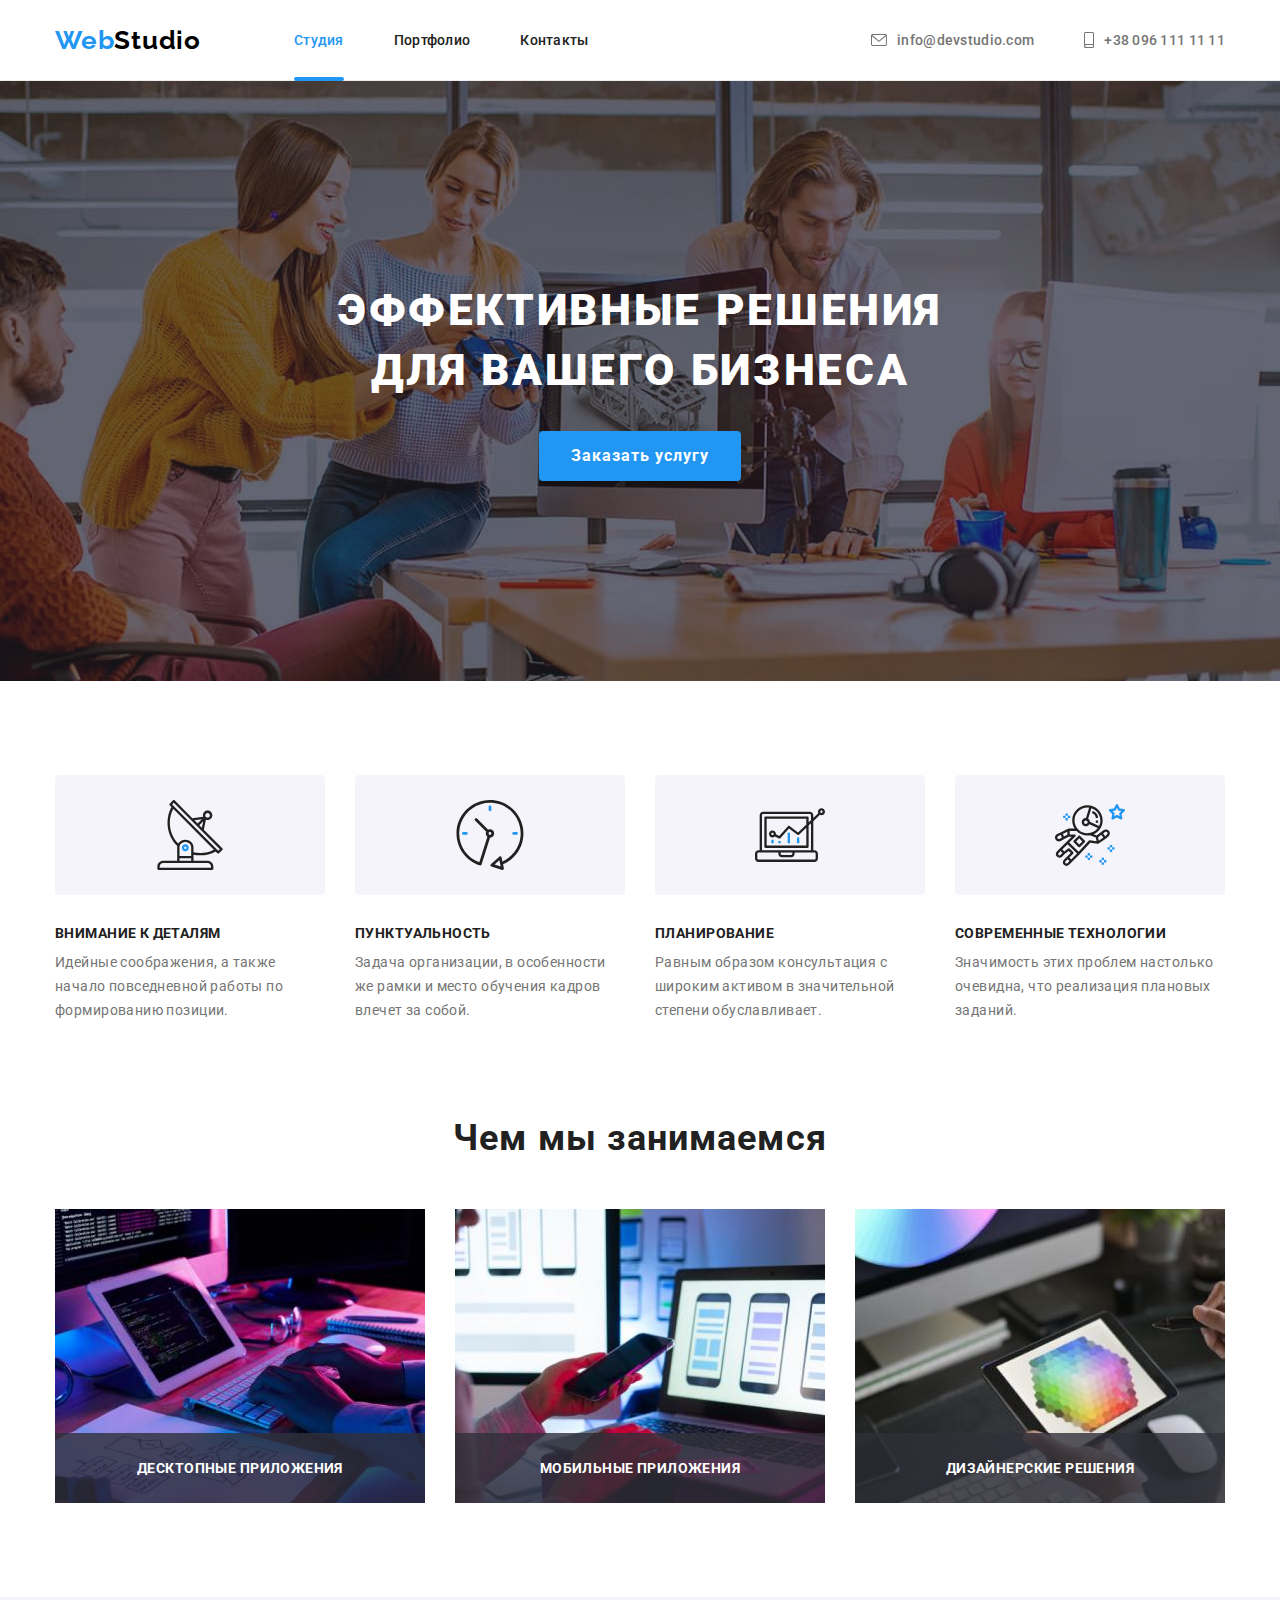
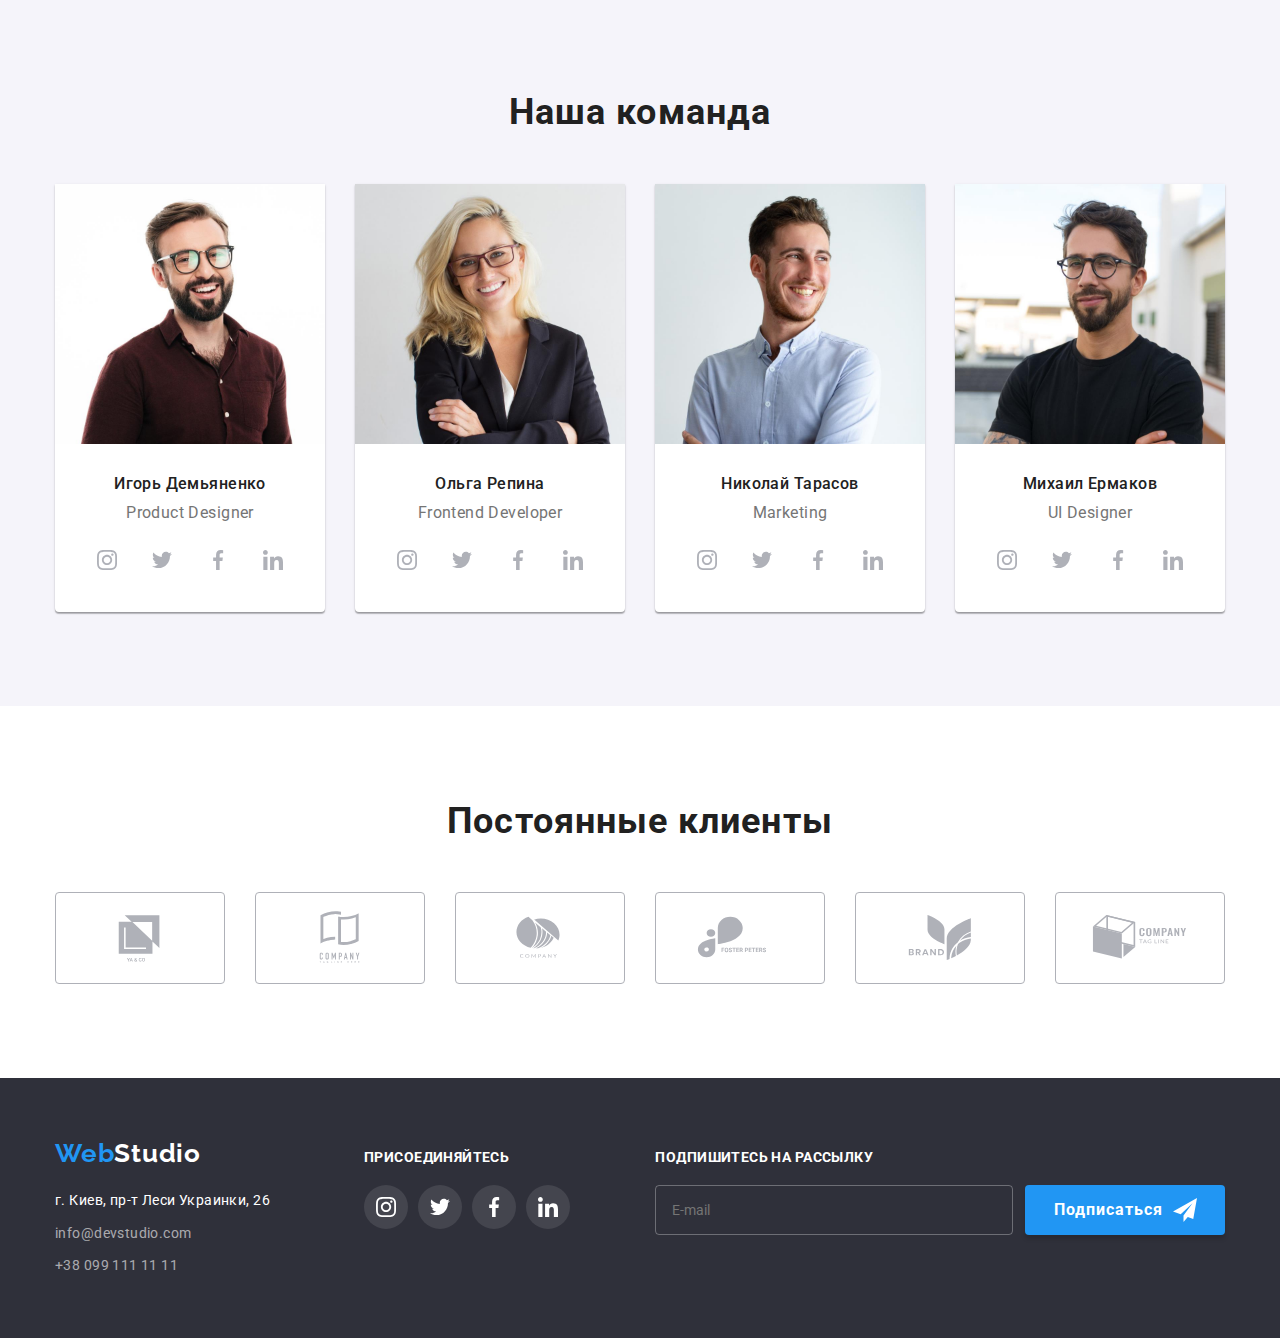
==== commit 40dba831: "Add forms" ====
--- a/index.html
+++ b/index.html
@@ -43,9 +43,50 @@
             </div>
             <div class="backdrop is-hidden" data-modal>
                 <div class="modal">
-                    <button class="hero-modal-close" data-modal-close><svg class="close-icon" width="11" height="11">
+                    <button class="hero-modal-close" data-modal-close>
+                        <svg class="close-icon" width="11" height="11">
                             <use href="./images/icons.svg#icon-close"></use>
                         </svg></button>
+                        <form class="form call-back" name="call-back" autocomplete="on">
+                            <div role="group">
+                                    <b class="form-title">Оставьте свои данные, мы вам перезвоним</b>
+                                    <div class="form-field">
+                                        <label for="name" class="form-label">Имя</label>
+                                        <input class="form-input" type="text" name="name" id="name" required>
+                                        <svg class="form-field-icon" width="18" height="18">
+                                            <use href="./images/icons.svg#icon-person-black" ></use>
+                                        </svg>
+                                    </div>
+                                    <div class="form-field">
+                                        <label for="phone" class="form-label">Телефон</label>
+                                        <input class="form-input" type="tel" name="phone" id="phone" required>
+                                        <svg class="form-field-icon" width="18" height="18">
+                                            <use href="./images/icons.svg#icon-phone-black"></use>
+                                        </svg>
+                                    </div>
+                                    <div class="form-field">
+                                        <label for="mail" class="form-label">Почта</label>
+                                        <input class="form-input" type="email" name="mail" id="mail" required>
+                                        <svg class="form-field-icon" width="18" height="18">
+                                            <use href="./images/icons.svg#icon-email-black"></use>
+                                        </svg>
+                                    </div>
+                                    <div class="form-field">
+                                        <label for="comment" class="form-label">Комментарий</label>
+                                        <textarea class="textarea" name="comment" placeholder="Введите текст" id="comment"></textarea>
+                                    </div>
+                                    
+                                    <label class="form-checkbox">
+                                        <input type="checkbox" class="checkbox" name="conditions" value="conditions" required>
+                                            <svg class="form-checkbox-icon" width="18" height="18">
+                                                <use href="./images/icons.svg#icon-check"></use>
+                                            </svg>
+                                        Соглашаюсь с рассылкой и принимаю&#160
+                                        <a class="form-link" href="#">Условия договора</a> 
+                                    </label>
+                                    <button class="send-button" type="submit">Отправить</button>
+                            </div>
+                        </form>
                 </div>
             </div>
         </section>
@@ -96,7 +137,7 @@
         </section>
         <!-- ‡ FEATURES -->
         <!-- EXAMPLE OF WORK -->
-        <section class="section no-padding">
+        <section class="section examples">
            <div class="container">
                 <h2 class="section-title">Чем мы занимаемся</h2>
                 <ul class="example list">
@@ -111,7 +152,7 @@
         </section>
         <!-- ‡ EXAMPLE OF WORK -->
         <!-- TEAM -->
-        <section class="section team no-padding">
+        <section class="section team">
             <div class="container">
                 <h2 class="section-title">Наша команда</h2>
                 <ul class="our-team list">
@@ -268,7 +309,7 @@
         </section>
         <!-- ‡ TEAM -->
         <!-- REGULAR CLIENTS -->
-        <section class="client-section section">
+        <section class="section">
             <div class="container">
                 <h2 class="section-title">Постоянные клиенты</h2>
                 <ul class="client-list list">
@@ -363,6 +404,19 @@
                         </li>
                     </ul>
                 </div>
+                <div class="footer-form">
+                    <b class="welcome-text">Подпишитесь на рассылку</b>
+                    <form name="subscribe">
+                        <div class="form-data">
+                            <input type="email" name="email" placeholder="E-mail" required class="subscribe-field">
+                            <button class="subscribe-button" type="submit">Подписаться
+                                <svg class="subscribe-icon" width="24" height="24">
+                                    <use href="./images/icons.svg#icon-send"></use>
+                                </svg>
+                            </button>
+                        </div>                        
+                    </form>
+                </div>
            </div>
         </footer>
         <script src="./js/modal.js"></script>
--- a/css/styles.css
+++ b/css/styles.css
@@ -3,34 +3,35 @@
   --accent-color: #2196f3;
   --card-set-gap: 30px;
   --timing-func: cubic-bezier(0.4, 0, 0.2, 1);
+  /* -- VARIABLES  BORDER -- */
+  --border-bottom-color: #ececec;
+  --icons-border-color: #afb1b8;
+  --portfolio-description-border: #eeeeee;
+  /* -- ‡ VARIABLES  BORDER -- */
+  /* -- VARIABLES  SHADOW -- */
+  --shadow-team-card: 0px 1px 3px rgba(0, 0, 0, 0.12),
+    0px 1px 1px rgba(0, 0, 0, 0.14), 0px 2px 1px rgba(0, 0, 0, 0.2);
+  --shadow-button-accent: 0px 3px 1px rgba(0, 0, 0, 0.1),
+    0px 1px 2px rgba(0, 0, 0, 0.08), 0px 2px 2px rgba(0, 0, 0, 0.12);
+  --shadow-button: rgba(0, 0, 0, 0.15);
+  --shadow-portfolio-item: 0px 1px 1px rgba(0, 0, 0, 0.12),
+    0px 4px 4px rgba(0, 0, 0, 0.06), 1px 4px 6px rgba(0, 0, 0, 0.16);
+  /* -- ‡ VARIABLES  SHADOW -- */
+  /* -- VARIABLES BACKGROUND COLOR -- */
+  --primary-background-color: #ffffff;
+  --secondary-background-color: #2f303a;
+  --third-background-color: #f5f4fa;
+  --button-accent-background-color: #188ce8;
+  --icons-bacground-footer: rgba(255, 255, 255, 0.1);
+  /* -- ‡ VARIABLES BACKGROUND COLOR -- */
   /* -- VARIABLES TEXT COLOR -- */
   --primary-text-color: #757575;
   --title-text-color: #212121;
   --secondary-text-color: #ffffff;
   --contacts-footer-text-color: rgba(255, 255, 255, 0.6);
   --logo-part-header-color: #000000;
+  --placeholder-text-color: rgba(117, 117, 117, 0.5);
   /* -- ‡ VARIABLES TEXT COLOR -- */
-  /* -- VARIABLES BACKGROUND COLOR -- */
-  --primary-background-color: #ffffff;
-  --secondary-background-color: #2f303a;
-  --third-background-color: #f5f4fa;
-  --button-hero-accent-background-color: #188ce8;
-  --icons-bacground-footer: rgba(255, 255, 255, 0.1);
-  /* -- ‡ VARIABLES BACKGROUND COLOR -- */
-  /* -- VARIABLES  SHADOW -- */
-  --shadow-team-card: 0px 1px 3px rgba(0, 0, 0, 0.12),
-    0px 1px 1px rgba(0, 0, 0, 0.14), 0px 2px 1px rgba(0, 0, 0, 0.2);
-  --shadow-button-accent: 0px 3px 1px rgba(0, 0, 0, 0.1),
-    0px 1px 2px rgba(0, 0, 0, 0.08), 0px 2px 2px rgba(0, 0, 0, 0.12);
-  --shadow-hero-button: rgba(0, 0, 0, 0.15);
-  --shadow-portfolio-item: 0px 1px 1px rgba(0, 0, 0, 0.12),
-    0px 4px 4px rgba(0, 0, 0, 0.06), 1px 4px 6px rgba(0, 0, 0, 0.16);
-  /* -- ‡ VARIABLES  SHADOW -- */
-  /* -- VARIABLES  BORDER -- */
-  --border-bottom-color: #ececec;
-  --icons-border-color: #afb1b8;
-  --portfolio-description-border: #eeeeee;
-  /* -- ‡ VARIABLES  BORDER -- */
 }
 /* -- ‡ VARIABLES -- */
 /* -- TEST BORDERS -- */
@@ -104,8 +105,9 @@
 }
 .link,
 .link-footer {
+  color: inherit;
+
   text-decoration: none;
-  color: inherit;
 }
 .container {
   width: 1200px;
@@ -115,19 +117,18 @@
 .section {
   padding: 94px 0;
 }
-.section.no-padding {
-  padding-top: 0;
-  padding-bottom: 0;
-}
 .section-title {
   margin-bottom: 50px;
+
   color: var(--title-text-color);
+
   font-size: 36px;
   line-height: 1.17;
   letter-spacing: 0.03em;
   text-align: center;
 }
-.visually-hidden {
+.visually-hidden,
+.checkbox {
   position: absolute;
   width: 1px;
   height: 1px;
@@ -150,61 +151,49 @@
   height: 44px;
   border-radius: 50% 50%;
 }
-/* -- ‡ GLOBAL -- */
-
-/* -- SITE LOGO -- */
-.logo {
-  margin-right: 93px;
-  color: var(--accent-color);
-  font-family: Raleway, sans-serif;
-  font-weight: 700;
-  font-size: 26px;
-  line-height: 1.19;
-  text-decoration: none;
-  letter-spacing: 0.03em;
-}
-.logo-part-header {
-  color: var(--logo-part-header-color);
-}
-.logo-part-footer {
-  color: var(--secondary-text-color);
-}
-/* -- ‡ SITE LOGO -- */
 /* -- BUTTONS -- */
 .button-hero {
   padding: 10px 32px;
+
+  background-color: var(--accent-color);
+  color: var(--secondary-text-color);
   border-radius: 4px;
   border: none;
-  color: var(--secondary-text-color);
-  background-color: var(--accent-color);
+
   font-weight: 700;
   font-size: 16px;
   line-height: 1.88;
   letter-spacing: 0.06em;
-  box-shadow: 0px 4px 4px var(--shadow-hero-button);
+
+  box-shadow: 0px 4px 4px var(--shadow-button);
   cursor: pointer;
+
   transition: background-color 250ms var(--timing-func);
 }
 .button-hero:hover,
 .button-hero:focus {
-  background-color: var(--button-hero-accent-background-color);
+  background-color: var(--button-accent-background-color);
 }
 .buttons {
   display: flex;
   justify-content: center;
+  flex-wrap: wrap;
+
   margin-bottom: 50px;
-  flex-wrap: wrap;
 }
 .button {
   padding: 6px 22px;
+
+  background-color: var(--third-background-color);
+  color: var(--title-text-color);
   border-radius: 4px;
   border: none;
-  color: var(--title-text-color);
-  background-color: var(--third-background-color);
+
   font-weight: 500;
   font-size: 16px;
   line-height: 1.62;
   cursor: pointer;
+
   transition: color 250ms var(--timing-func),
     background-color 250ms var(--timing-func),
     box-shadow 250ms var(--timing-func);
@@ -219,6 +208,192 @@
   margin-left: 8px;
 }
 /* -- ‡ BUTTONS -- */
+/* -- FORMS -- */
+/* -- FORM MODAL -- */
+.form {
+  margin-left: auto;
+  margin-right: auto;
+  padding: 40px;
+}
+.form-title {
+  margin-top: 0;
+  margin-bottom: 12px;
+
+  color: var(--title-text-color);
+
+  font-weight: 700;
+  font-size: 20px;
+  line-height: 23px;
+  letter-spacing: 0.03em;
+}
+.form-label {
+  margin-bottom: 4px;
+
+  text-align: left;
+  font-weight: normal;
+  font-size: 12px;
+  line-height: 1.167;
+  letter-spacing: 0.01em;
+}
+.form-input {
+  margin: 0;
+  padding: 11px 12px 11px 42px;
+  border: 1px solid rgba(33, 33, 33, 0.2);
+  border-radius: 4px;
+
+  transition: border-color 250ms var(--timing-func);
+}
+.form-input:focus,
+.textarea:focus {
+  outline: none;
+  border-color: var(--accent-color);
+}
+.form-field-icon {
+  position: absolute;
+  top: 50%;
+  left: 15px;
+  display: inline-block;
+
+  fill: var(--title-text-color);
+
+  transition: fill 250ms var(--timing-func);
+}
+.form-input:focus + .form-field-icon {
+  fill: var(--accent-color);
+}
+.form-field {
+  position: relative;
+
+  display: flex;
+  flex-direction: column;
+
+  margin-bottom: 10px;
+}
+.form-field ::placeholder {
+  font-weight: 400;
+  font-size: 14px;
+  line-height: 1.143;
+  letter-spacing: 0.01em;
+
+  color: var(--placeholder-text-color);
+}
+.textarea {
+  padding: 12px 16px;
+  height: 120px;
+  resize: none;
+  border: 1px solid rgba(33, 33, 33, 0.2);
+  box-sizing: border-box;
+  border-radius: 4px;
+}
+.form-checkbox {
+  display: flex;
+  margin-top: 20px;
+  margin-bottom: 30px;
+  align-items: center;
+}
+.form-checkbox-icon {
+  width: 16px;
+  height: 15px;
+  margin-right: 7px;
+  border: 2px solid var(--title-text-color);
+  border-radius: 2px;
+
+  /* transition: border 250ms var(--timing-func),
+    background-color 250ms var(--timing-func); */
+}
+.form-link {
+  display: inline;
+  color: var(--accent-color);
+}
+.checkbox:checked + .form-checkbox-icon {
+  border: 1px solid transparent;
+  background-color: var(--accent-color);
+}
+.send-button {
+  display: inline-flex;
+  align-items: center;
+  padding: 10px 55px 10px 56px;
+
+  box-shadow: 0px 4px 4px var(--shadow-button);
+  background-color: var(--accent-color);
+  color: var(--secondary-text-color);
+  border-radius: 4px;
+  border: none;
+
+  font-weight: 700;
+  font-size: 16px;
+  line-height: 1.875;
+  letter-spacing: 0.06em;
+
+  cursor: pointer;
+
+  transition: background-color 250ms var(--timing-func);
+}
+.send-button:hover,
+.send-button:focus {
+  background-color: var(--button-accent-background-color);
+}
+/* -- ‡ FORM MODAL -- */
+/* -- FORM FOOTER -- */
+.form-data {
+  display: flex;
+  flex-direction: row;
+}
+.subscribe-field {
+  width: 358px;
+  margin: 0 12px 0 0;
+  padding: 15px 16px;
+
+  background: none;
+  border: 1px solid rgba(255, 255, 255, 0.3);
+  border-radius: 4px;
+}
+.subscribe-button {
+  display: inline-flex;
+  align-items: center;
+  padding: 10px 28px 10px 29px;
+
+  box-shadow: 0px 4px 4px var(--shadow-button);
+  background-color: var(--accent-color);
+  color: var(--secondary-text-color);
+  border-radius: 4px;
+  border: none;
+
+  font-weight: 700;
+  font-size: 16px;
+  line-height: 1.875;
+  letter-spacing: 0.06em;
+
+  cursor: pointer;
+}
+.subscribe-icon {
+  fill: currentColor;
+  margin-left: 10px;
+}
+/* -- ‡ FORM FOOTER -- */
+/* -- ‡ FORMS -- */
+/* -- ‡ GLOBAL -- */
+
+/* -- SITE LOGO -- */
+.logo {
+  margin-right: 93px;
+
+  color: var(--accent-color);
+
+  font-family: Raleway, sans-serif;
+  font-weight: 700;
+  font-size: 26px;
+  line-height: 1.19;
+  letter-spacing: 0.03em;
+  text-decoration: none;
+}
+.logo-part-header {
+  color: var(--logo-part-header-color);
+}
+.logo-part-footer {
+  color: var(--secondary-text-color);
+}
+/* -- ‡ SITE LOGO -- */
 /* -- HEADER -- */
 .header {
   border-bottom: 1px solid var(--border-bottom-color);
@@ -227,8 +402,9 @@
 .main-nav {
   display: flex;
   align-items: center;
+  flex-wrap: wrap;
+
   line-height: 1.17;
-  flex-wrap: wrap;
 }
 .site-nav {
   display: flex;
@@ -244,8 +420,10 @@
   padding-bottom: 32px;
 
   color: var(--title-text-color);
+
   font-weight: 500;
   letter-spacing: 0.02em;
+
   transition: color 250ms var(--timing-func);
 }
 .site-nav .link:hover,
@@ -254,6 +432,7 @@
 }
 .site-nav .link.current {
   position: relative;
+
   color: var(--accent-color);
 }
 .link.current:after {
@@ -272,28 +451,34 @@
 /* -- CONTACTS -- */
 .main-nav .contacts {
   display: flex;
+  align-items: center;
+  flex-wrap: wrap;
+
   margin-left: auto;
+}
+.header-contact {
+  display: flex;
   align-items: center;
   flex-wrap: wrap;
 }
-.header-contact {
-  display: flex;
-  align-items: center;
-  flex-wrap: wrap;
-}
 .nav-icon {
+  margin-right: 10px;
+
   fill: currentColor;
-  margin-right: 10px;
+
   transition: fill 250ms var(--timing-func);
 }
-.nav-icon:hover {
+.nav-icon:hover,
+.nav-icon:focus {
   fill: var(--accent-color);
 }
 .contacts .link {
   padding-top: 32px;
   padding-bottom: 32px;
+
   font-weight: 500;
   letter-spacing: 0.02em;
+
   transition: color 250ms var(--timing-func);
 }
 .contacts .link:hover,
@@ -304,30 +489,33 @@
 /* -- ‡ HEADER -- */
 /* -- HERO -- */
 .hero {
-  text-align: center;
   max-width: 1600px;
+  padding-top: 200px;
+  padding-bottom: 200px;
   margin-left: auto;
   margin-right: auto;
+
+  background-position: center;
+  background-size: cover;
+  background-repeat: no-repeat;
+  background-color: var(--secondary-background-color);
   background-image: linear-gradient(
       to right,
       rgba(47, 48, 58, 0.4),
       rgba(47, 48, 58, 0.4)
     ),
     url('../images/background.jpg');
-  background-repeat: no-repeat;
-  background-size: cover;
-  background-position: center;
-  background-color: var(--secondary-background-color);
-  padding-top: 200px;
-  padding-bottom: 200px;
+
+  text-align: center;
 }
 .hero-title {
+  width: 696px;
   margin-right: auto;
   margin-bottom: var(--card-set-gap);
   margin-left: auto;
-  width: 696px;
 
   color: var(--secondary-text-color);
+
   font-weight: 900;
   font-size: 44px;
   line-height: 1.36;
@@ -347,7 +535,9 @@
   width: 100%;
   height: 100%;
   z-index: 100;
+
   background-color: rgba(0, 0, 0, 0.2);
+
   transition: opacity 250ms var(--timing-func),
     visibility 250ms var(--timing-func);
 }
@@ -355,7 +545,7 @@
   display: block;
   position: relative;
   width: 528px;
-  height: 581px;
+  /* height: 581px; */
   left: 50%;
   top: 50%;
   transform: translate(-50%, -50%);
@@ -366,17 +556,23 @@
   border-radius: 4px;
 }
 .hero-modal-close {
-  background: var(--primary-background-color);
   position: absolute;
   top: 8px;
   right: 8px;
   width: var(--card-set-gap);
   height: var(--card-set-gap);
+
+  background: var(--primary-background-color);
+  border: 1px solid rgba(0, 0, 0, 0.1);
   border-radius: 50%;
 
-  border: 1px solid rgba(0, 0, 0, 0.1);
-
   cursor: pointer;
+
+  transition: fill 250ms var(--timing-func);
+}
+.hero-modal-close:hover,
+.hero-modal-close:hover {
+  fill: var(--accent-color);
 }
 .close-icon {
   position: absolute;
@@ -390,92 +586,107 @@
 .feature.list {
   display: flex;
   flex-wrap: wrap;
+
   margin-top: calc(-1 * var(--card-set-gap));
   margin-left: calc(-1 * var(--card-set-gap));
 }
 .feature .item {
   flex-basis: calc(100% / 4 - var(--card-set-gap));
+
   margin-top: var(--card-set-gap);
   margin-left: var(--card-set-gap);
 }
 .feature-icon {
-  background: var(--third-background-color);
-  border-radius: 4px;
   width: 270px;
   padding: 25px 100px;
   margin-bottom: var(--card-set-gap);
+
+  background: var(--third-background-color);
+  border-radius: 4px;
 }
 .feature .title {
   margin-bottom: 10px;
+
+  color: var(--title-text-color);
+
   font-size: 14px;
-  color: var(--title-text-color);
   line-height: 1.17;
   text-transform: uppercase;
 }
 /* -- ‡ FEATURES -- */
 /* -- EXAMPLES OF WORKS -- */
+.examples {
+  padding-top: 0;
+  padding-bottom: 0;
+}
 .example.list {
   display: flex;
   flex-wrap: wrap;
+
   margin-top: calc(-1 * var(--card-set-gap));
   margin-left: calc(-1 * var(--card-set-gap));
 }
 .example .item {
+  position: relative;
   flex-basis: calc(100% / 3 - var(--card-set-gap));
+
   margin-top: var(--card-set-gap);
+  margin-bottom: 94px;
   margin-left: var(--card-set-gap);
-  position: relative;
-  margin-bottom: 94px;
 }
 .example-description {
+  position: absolute;
+  bottom: 0;
+
+  width: 100%;
+
+  padding: 27px 82px;
+  margin: 0;
+
+  background-color: rgba(47, 48, 58, 0.8);
+  color: var(--secondary-text-color);
+
   font-weight: 700;
   font-size: 14px;
   line-height: 1.15;
+  letter-spacing: 0.03em;
   text-align: center;
-  letter-spacing: 0.03em;
   text-transform: uppercase;
-  color: var(--secondary-text-color);
-  background-color: rgba(47, 48, 58, 0.8);
-  position: absolute;
-  width: 100%;
-  bottom: 0;
-  margin: 0;
-  padding: 27px 82px;
 }
 /* -- ‡ EXAMPLES OF WORKS -- */
 /* -- TEAM -- */
-.section.team {
-  padding-top: 94px;
-  padding-bottom: 94px;
-  margin-bottom: 0;
-}
 .team {
   background-color: var(--third-background-color);
 }
 .our-team {
   display: flex;
   flex-wrap: wrap;
+
   margin-top: calc(-1 * var(--card-set-gap));
   margin-left: calc(-1 * var(--card-set-gap));
 }
 .our-team .item {
   flex-basis: calc(100% / 4 - var(--card-set-gap));
+  overflow: hidden;
+
   margin-top: var(--card-set-gap);
   margin-left: var(--card-set-gap);
+
   background-color: var(--primary-background-color);
   box-shadow: var(--shadow-team-card);
   border-radius: 0px 0px 4px 4px;
-  overflow: hidden;
 }
 .team-info {
+  padding: var(--card-set-gap);
+
   text-align: center;
-  padding: var(--card-set-gap);
 }
 .our-team .title {
   margin-top: 0;
   margin-bottom: 10px;
 
   color: var(--title-text-color);
+
   font-weight: 500;
   font-size: 16px;
   line-height: 1.19;
@@ -483,6 +694,7 @@
 }
 .our-team .profession {
   margin-bottom: 16px;
+
   font-size: 16px;
   line-height: 1.19;
   text-align: center;
@@ -495,6 +707,7 @@
 .icon-team-item {
   background-color: var(--primary-background-color);
   fill: var(--icons-border-color);
+
   transition: background-color 250ms var(--timing-func),
     fill 250ms var(--timing-func);
 }
@@ -507,8 +720,9 @@
 /* -- REGULAR CLIENTS -- */
 .client-list {
   display: flex;
-  flex-wrap: wrap;
   justify-content: center;
+  flex-wrap: wrap;
+
   margin-left: calc(-1 * var(--card-set-gap));
   margin-top: calc(-1 * var(--card-set-gap));
 }
@@ -517,6 +731,7 @@
   justify-content: center;
   flex-basis: calc(100% / 6 - var(--card-set-gap));
   height: 92px;
+
   margin-left: var(--card-set-gap);
   margin-top: var(--card-set-gap);
 }
@@ -526,23 +741,27 @@
   align-items: center;
   width: 100%;
   height: 100%;
+
+  fill: var(--icons-border-color);
   border: 1px solid var(--icons-border-color);
   border-radius: 4px;
-  fill: var(--icons-border-color);
+
   transition: border-color 250ms var(--timing-func),
     fill 250ms var(--timing-func);
 }
 .client-link:hover,
 .client-link:focus {
+  fill: var(--accent-color);
   border-color: var(--accent-color);
-  fill: var(--accent-color);
 }
 /* -- ‡ REGULAR CLIENTS -- */
 /* -- PORTFOLIO -- */
 .portfolio .title {
   margin-top: 0;
   margin-bottom: 4px;
+
   color: var(--title-text-color);
+
   font-size: 18px;
   line-height: 2;
   letter-spacing: 0.06em;
@@ -550,14 +769,17 @@
 .portfolio {
   display: flex;
   flex-wrap: wrap;
+
   margin-top: calc(-1 * var(--card-set-gap));
   margin-left: calc(-1 * var(--card-set-gap));
 }
 .portfolio.list .item {
   flex-basis: calc(100% / 3 - var(--card-set-gap));
+  overflow: hidden;
+
   margin-top: var(--card-set-gap);
   margin-left: var(--card-set-gap);
-  overflow: hidden;
+
   transition: box-shadow 250ms var(--timing-func);
 }
 .portfolio .item:hover,
@@ -572,17 +794,21 @@
   position: absolute;
   top: 0;
   left: 0;
+  width: 100%;
+  height: 100%;
   overflow: auto;
   transform: translatey(100%);
-  transition: transform 250ms var(--timing-func);
+
   padding: 63px 24px;
-  width: 100%;
-  height: 100%;
+
   background-color: rgba(33, 150, 243, 0.9);
+  color: var(--secondary-text-color);
+
   font-size: 18px;
   line-height: 1.56;
   letter-spacing: 0.03em;
-  color: var(--secondary-text-color);
+
+  transition: transform 250ms var(--timing-func);
 }
 .portfolio .link:hover .portfolio-about,
 .portfolio .link:focus .portfolio-about {
@@ -590,6 +816,7 @@
 }
 .portfolio .description {
   padding: 20px 24px;
+
   border: 1px solid var(--portfolio-description-border);
   border-top: none;
 }
@@ -600,9 +827,10 @@
 /* -- ‡ PORTFOLIO -- */
 /* -- FOOTER -- */
 .footer {
-  background-color: var(--secondary-background-color);
   padding-top: 60px;
   padding-bottom: 60px;
+
+  background-color: var(--secondary-background-color);
 }
 .footer-elements {
   display: flex;
@@ -617,7 +845,9 @@
 }
 .footer .address {
   margin-bottom: 9px;
+
   color: var(--secondary-text-color);
+
   font-style: normal;
 }
 .contacts.lower > .item:first-child {
@@ -636,14 +866,19 @@
 .contacts .link-footer:focus {
   color: var(--accent-color);
 }
+.footer-social-contact {
+  margin-right: auto;
+}
 .welcome-text {
+  margin-bottom: 20px;
+
+  color: var(--secondary-text-color);
+
   font-weight: 700;
   font-size: 14px;
   line-height: 16px;
   letter-spacing: 0.03em;
   text-transform: uppercase;
-  color: var(--secondary-text-color);
-  margin-bottom: 20px;
 }
 .icon-footer-list {
   display: flex;
@@ -654,6 +889,7 @@
 }
 .icon-footer-link {
   background-color: var(--icons-bacground-footer);
+
   transition: background-color 250ms var(--timing-func);
 }
 .icon-footer-link:hover,
